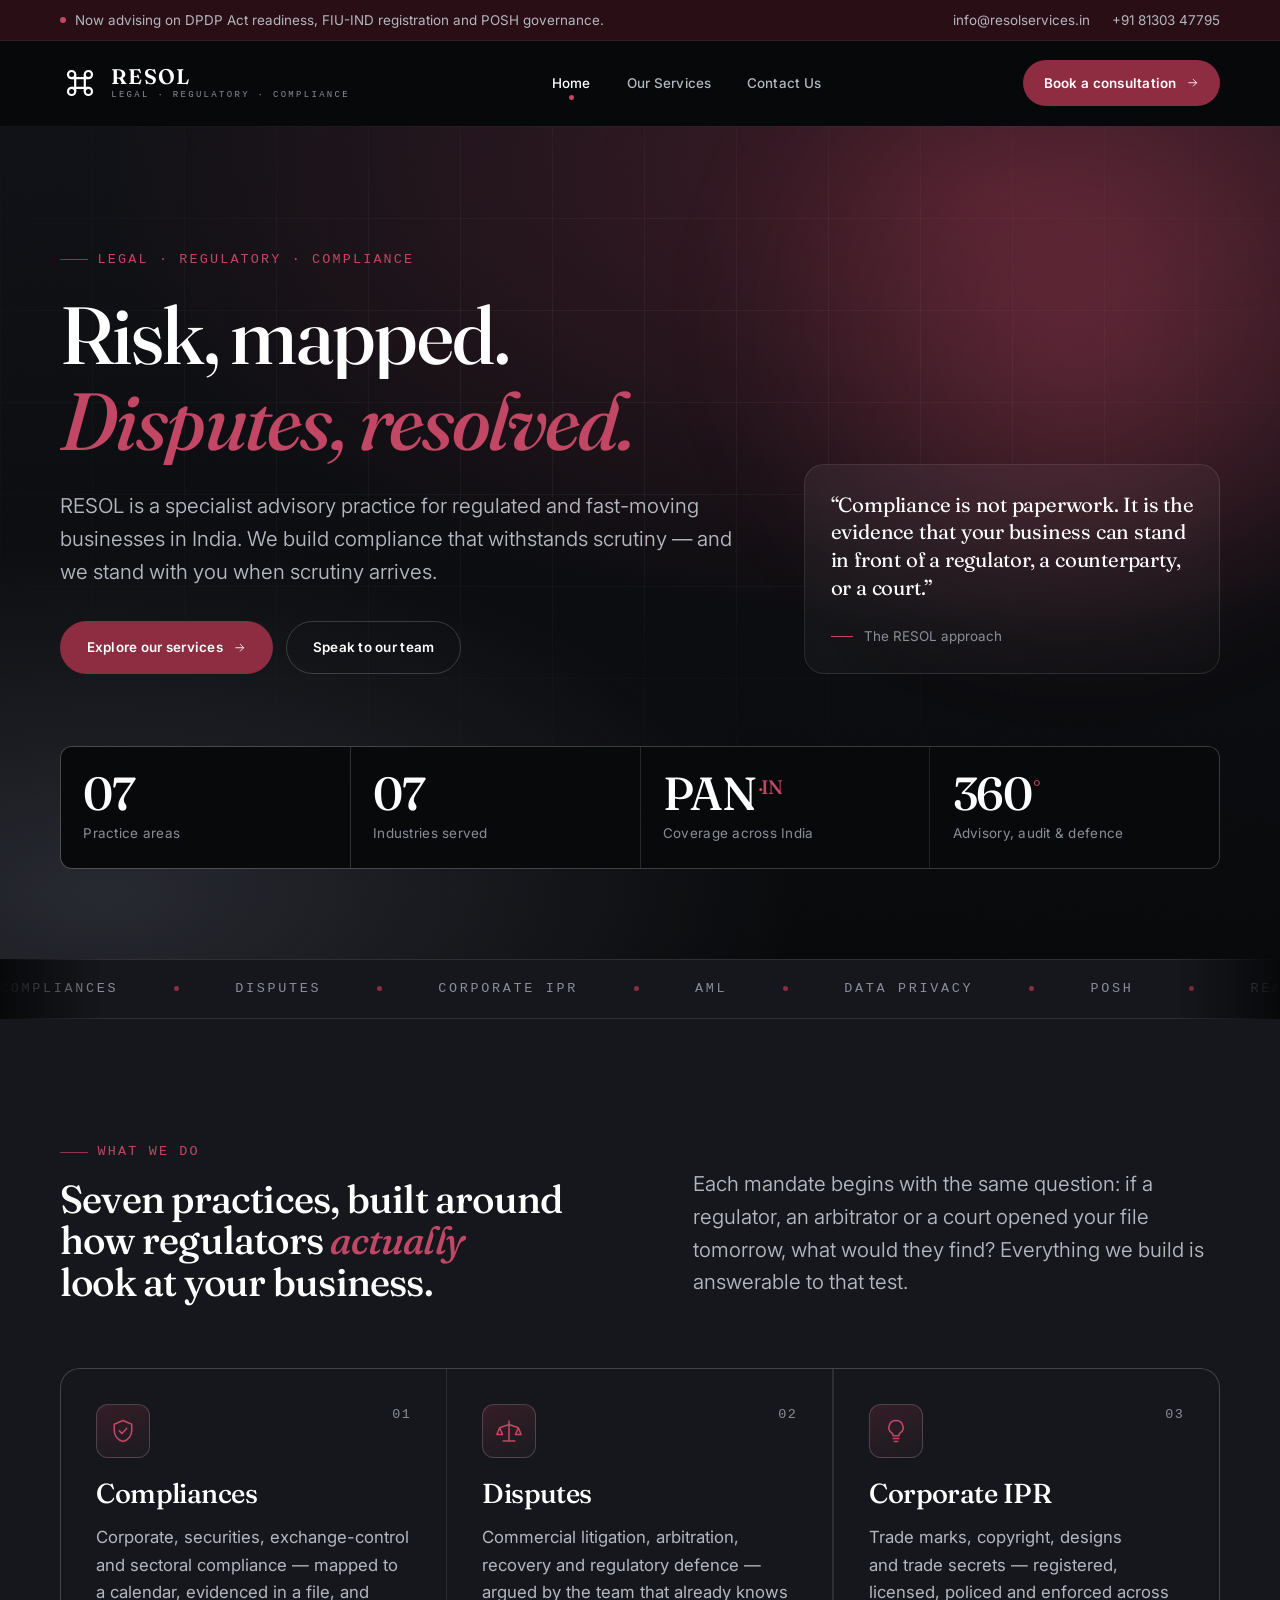
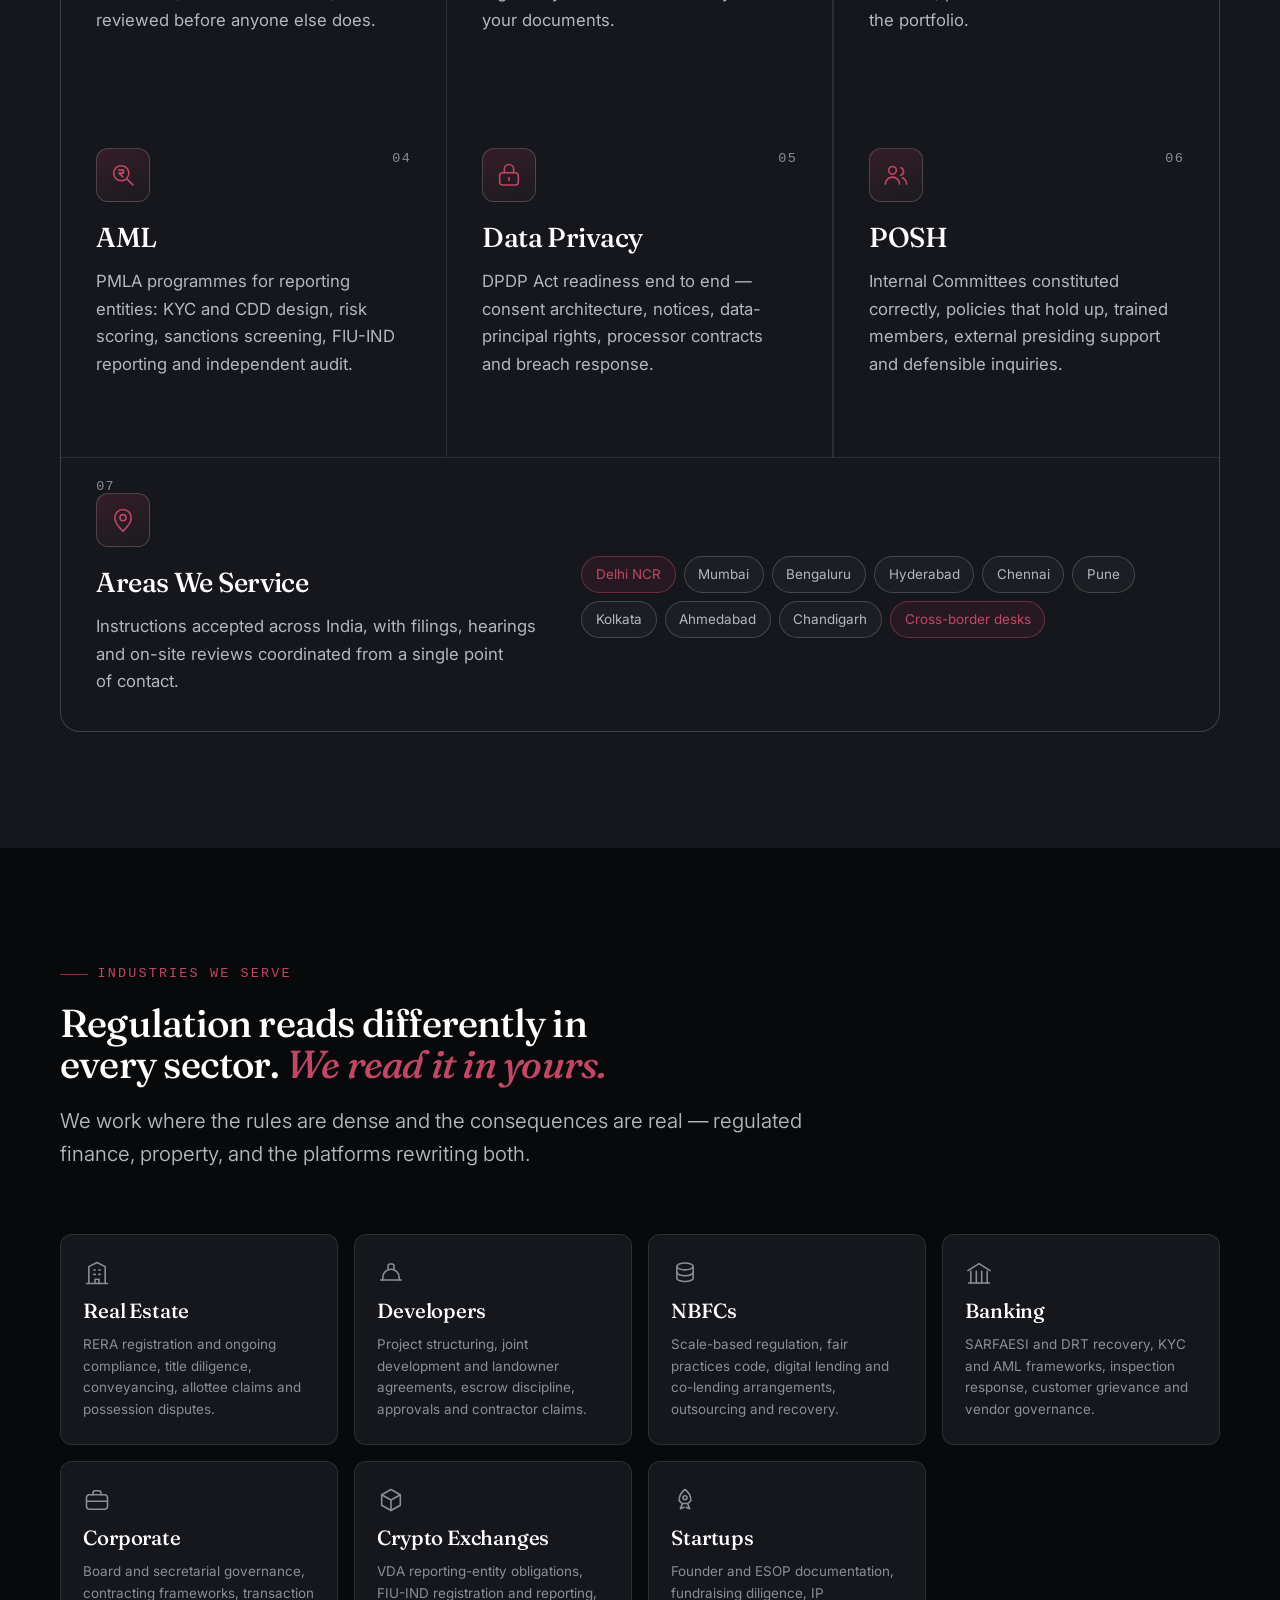
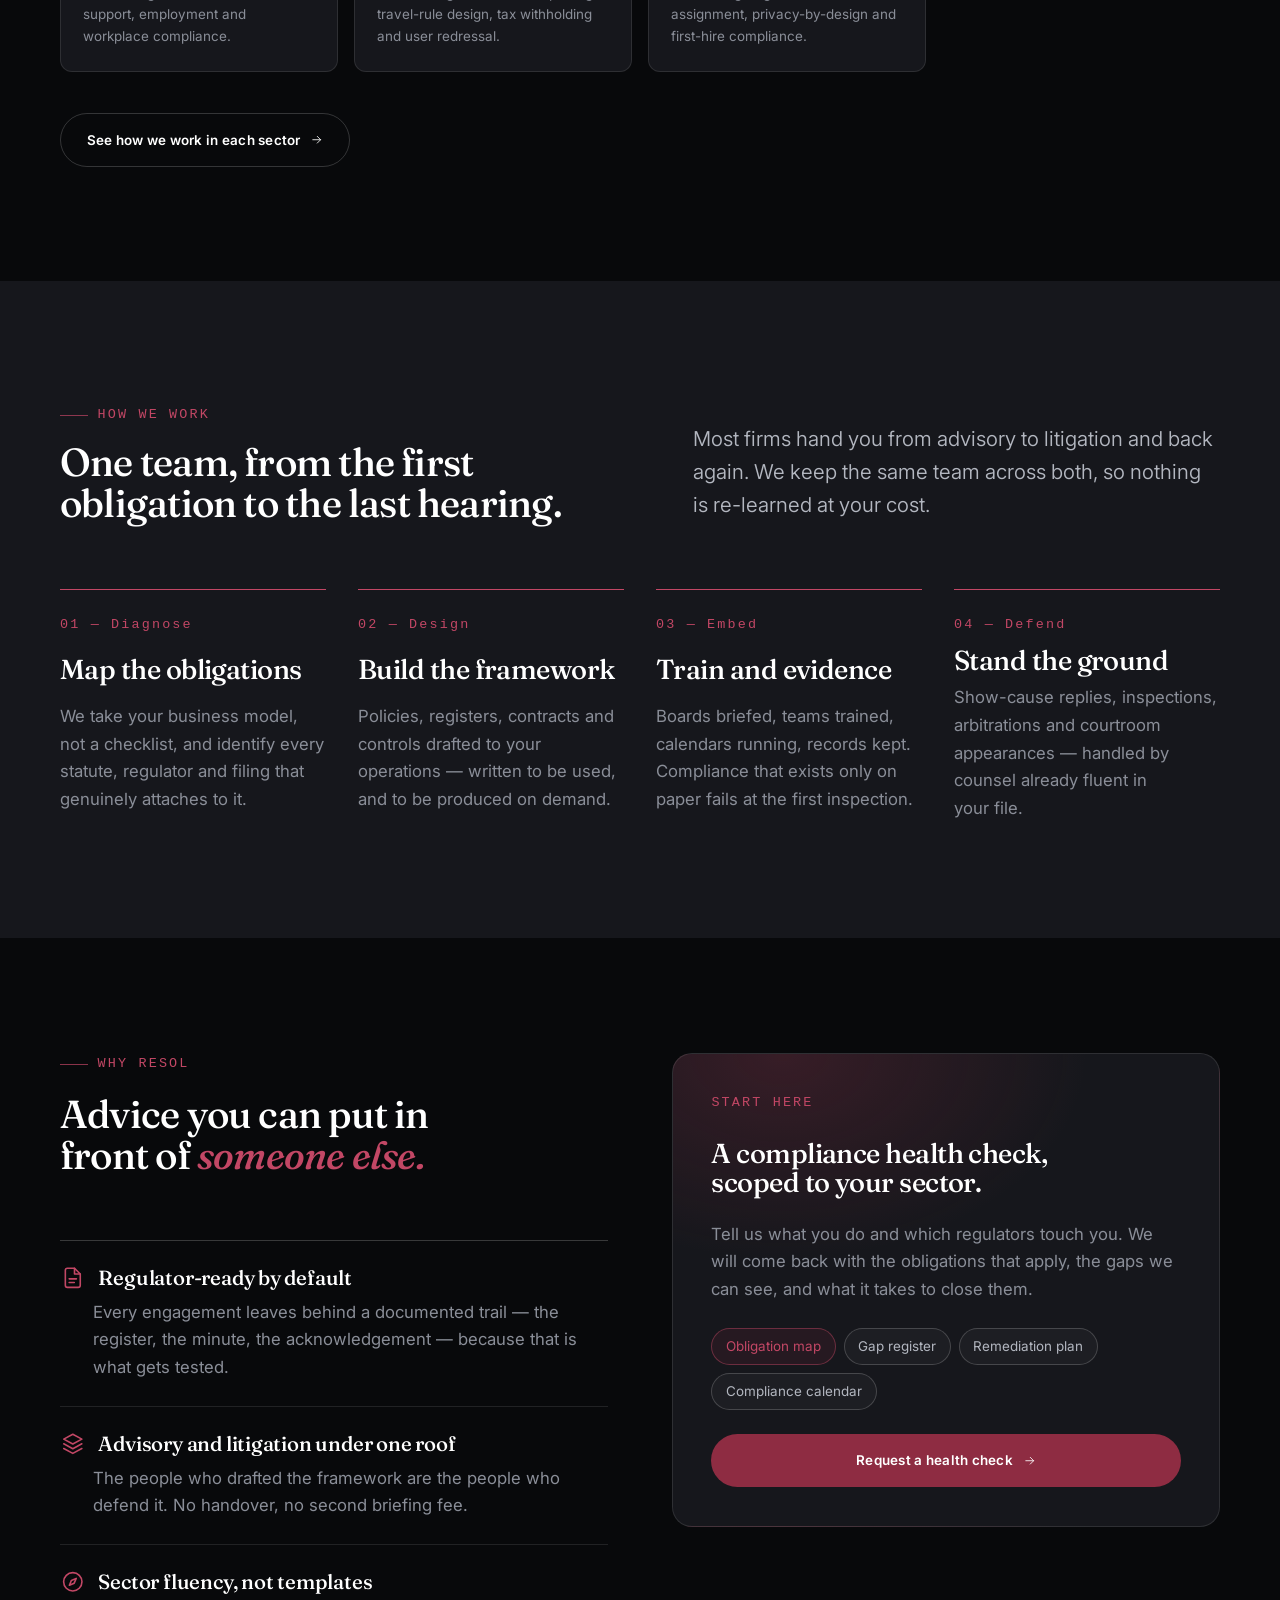
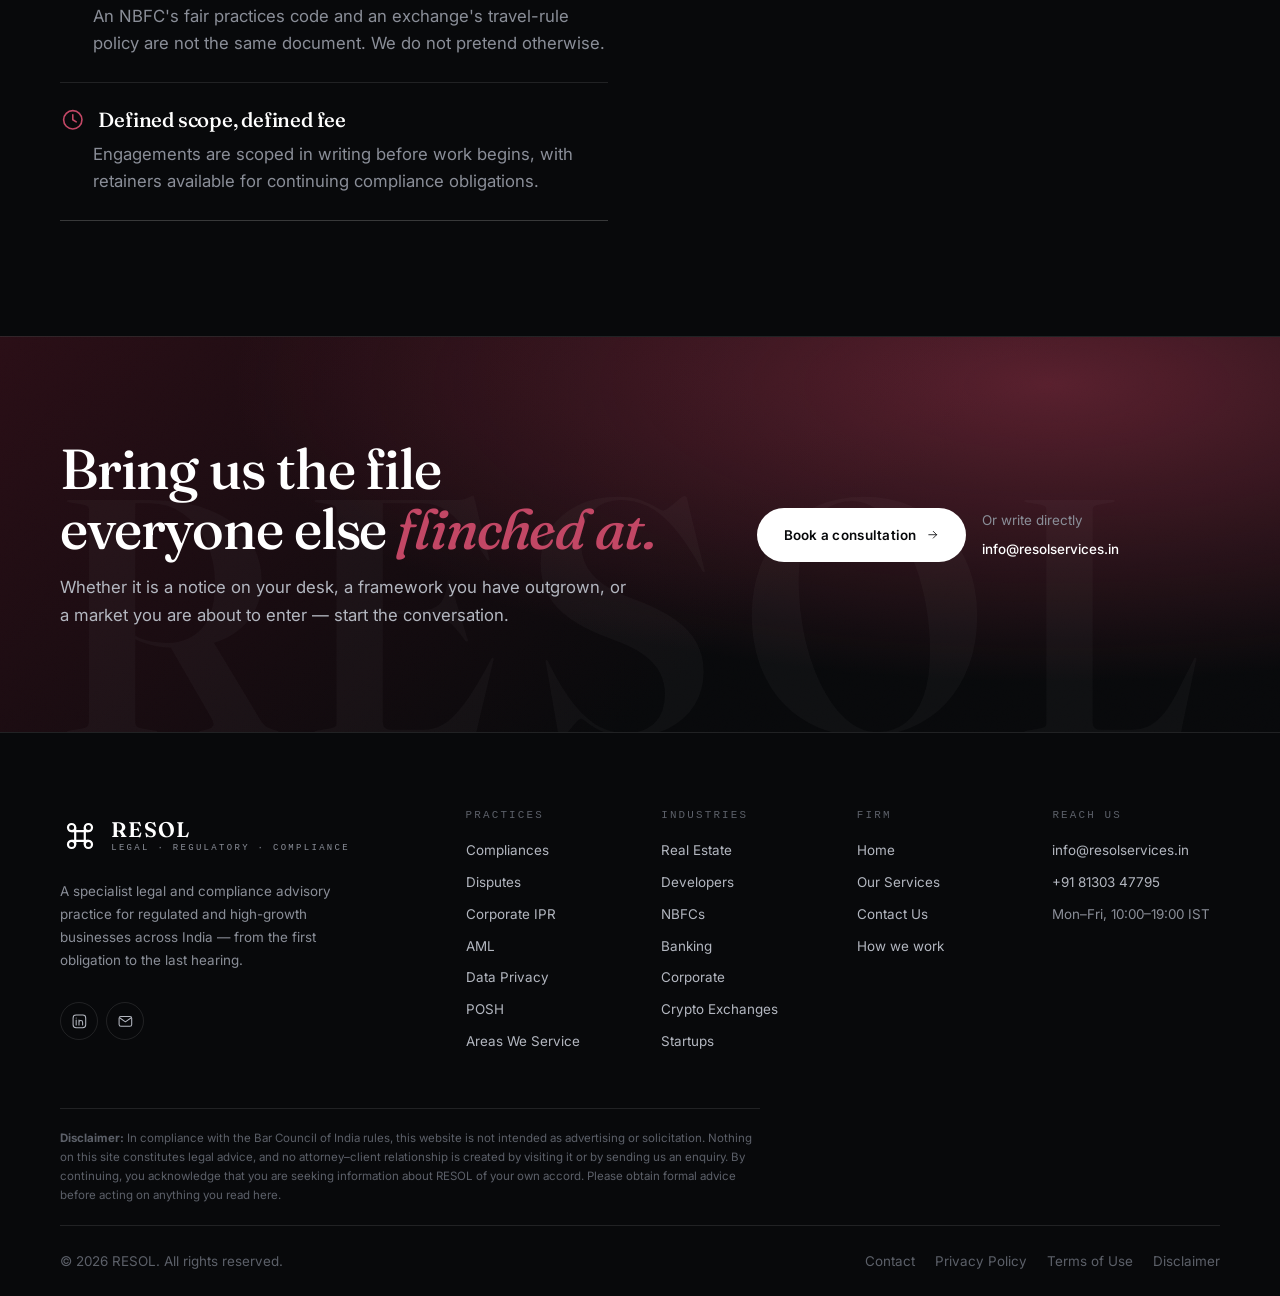
==== index.html @ 0b18fa50 "Publish RESOL website Deployable build of the RESOL marketing site, served by GitHub Pages at resols" ====
<!doctype html>
<html lang="en-IN">
<head>
<meta charset="utf-8">
<script>document.documentElement.classList.add("js");</script>
<meta name="viewport" content="width=device-width, initial-scale=1">
<title>RESOL — Legal, Regulatory &amp; Compliance Advisory in India</title>
<meta name="description" content="RESOL is a specialist legal and compliance advisory practice covering compliances, disputes, corporate IPR, AML, data privacy and POSH for real estate, NBFCs, banking, crypto exchanges and startups across India.">
<link rel="canonical" href="https://resolservices.in/">
<meta name="theme-color" content="#08090B">
<meta name="robots" content="index, follow">

<meta property="og:type" content="website">
<meta property="og:site_name" content="RESOL">
<meta property="og:title" content="RESOL — Legal, Regulatory &amp; Compliance Advisory">
<meta property="og:description" content="Compliance that survives scrutiny. Disputes resolved with intent. Advisory for regulated and high-growth businesses across India.">
<meta property="og:url" content="https://resolservices.in/">
<meta property="og:image" content="https://resolservices.in/assets/img/og-cover.png">
<meta property="og:image:width" content="1200">
<meta property="og:image:height" content="630">
<meta name="twitter:card" content="summary_large_image">

<link rel="icon" href="assets/img/favicon.svg" type="image/svg+xml">
<link rel="apple-touch-icon" href="assets/img/apple-touch-icon.png">

<link rel="preconnect" href="https://fonts.googleapis.com">
<link rel="preconnect" href="https://fonts.gstatic.com" crossorigin>
<link rel="stylesheet" href="https://fonts.googleapis.com/css2?family=Fraunces:ital,opsz,wght@0,9..144,300..700;1,9..144,300..700&family=Inter:wght@300..700&display=swap">
<link rel="stylesheet" href="assets/css/style.css">

<script type="application/ld+json">
{
  "@context": "https://schema.org",
  "@type": "LegalService",
  "name": "RESOL",
  "url": "https://resolservices.in/",
  "logo": "https://resolservices.in/assets/img/logo.svg",
  "image": "https://resolservices.in/assets/img/og-cover.png",
  "description": "Legal, regulatory and compliance advisory covering compliances, disputes, corporate IPR, AML, data privacy and POSH.",
  "email": "info@resolservices.in",
  "telephone": "+91-81303-47795",
  "sameAs": ["https://www.linkedin.com/company/resol-services/"],
  "areaServed": { "@type": "Country", "name": "India" },
  "knowsLanguage": ["en", "hi"],
  "serviceType": [
    "Regulatory Compliance", "Dispute Resolution", "Corporate IPR",
    "Anti-Money Laundering", "Data Privacy", "POSH Compliance"
  ]
}
</script>
</head>
<body>
<svg class="sr-only" aria-hidden="true" focusable="false" xmlns="http://www.w3.org/2000/svg"><defs>
<symbol id="i-arrow" viewBox="0 0 24 24"><path d="M5 12h14M13 6l6 6-6 6"/></symbol>
<symbol id="i-arrow-up" viewBox="0 0 24 24"><path d="M12 19V5M6 11l6-6 6 6"/></symbol>
<symbol id="i-check" viewBox="0 0 24 24"><path d="m4 12.5 5 5 11-11"/></symbol>
<symbol id="i-shield" viewBox="0 0 24 24"><path d="M12 3 4.5 6.2v5.4c0 4.4 3.1 8.5 7.5 9.4 4.4-.9 7.5-5 7.5-9.4V6.2Z"/><path d="m8.9 11.9 2.2 2.2 4-4.3"/></symbol>
<symbol id="i-scale" viewBox="0 0 24 24"><path d="M12 3.5v17M7 20.5h10M12 6.5 4 9.2M12 6.5l8 2.7"/><path d="M4 9.2 1.6 15h4.8ZM20 9.2 17.6 15h4.8Z"/></symbol>
<symbol id="i-pin" viewBox="0 0 24 24"><path d="M12 21.5s7-6 7-11.5a7 7 0 1 0-14 0c0 5.5 7 11.5 7 11.5Z"/><circle cx="12" cy="10" r="2.6"/></symbol>
<symbol id="i-bulb" viewBox="0 0 24 24"><path d="M12 3a6 6 0 0 0-3.5 10.9c.6.5 1 1.3 1 2.1h5c0-.8.4-1.6 1-2.1A6 6 0 0 0 12 3Z"/><path d="M9.5 18.5h5M10.5 21h3"/></symbol>
<symbol id="i-aml" viewBox="0 0 24 24"><circle cx="10.5" cy="10.5" r="6.5"/><path d="m15.5 15.5 5 5"/><path d="M8.5 7.8h4M8.5 10.4h4M12.5 7.8a2.2 2.2 0 0 1-2.2 2.6H8.5l3.4 3.2"/></symbol>
<symbol id="i-lock" viewBox="0 0 24 24"><rect x="4" y="10" width="16" height="10.5" rx="2.6"/><path d="M8 10V7a4 4 0 0 1 8 0v3M12 14.2v2.6"/></symbol>
<symbol id="i-users" viewBox="0 0 24 24"><circle cx="9" cy="8" r="3.3"/><path d="M3 19.8a6 6 0 0 1 12 0"/><path d="M16 5.8a3.3 3.3 0 0 1 0 6.4M17.4 14.4a6 6 0 0 1 3.6 5.4"/></symbol>
<symbol id="i-building" viewBox="0 0 24 24"><path d="M3 21h18M5 21V6.5L12 3l7 3.5V21"/><path d="M9.3 9.5h1.2M13.5 9.5h1.2M9.3 13.2h1.2M13.5 13.2h1.2M10.3 21v-3.6h3.4V21"/></symbol>
<symbol id="i-hardhat" viewBox="0 0 24 24"><path d="M3.2 18h17.6"/><path d="M5 18v-2.2a7 7 0 0 1 14 0V18"/><path d="M9.5 9.3V5.9a1.6 1.6 0 0 1 1.6-1.6h1.8a1.6 1.6 0 0 1 1.6 1.6v3.4"/></symbol>
<symbol id="i-coins" viewBox="0 0 24 24"><ellipse cx="12" cy="6.4" rx="7" ry="2.9"/><path d="M5 6.4v5c0 1.6 3.1 2.9 7 2.9s7-1.3 7-2.9v-5"/><path d="M5 11.4v5c0 1.6 3.1 2.9 7 2.9s7-1.3 7-2.9v-5"/></symbol>
<symbol id="i-bank" viewBox="0 0 24 24"><path d="M3 20.5h18M2.5 10 12 4l9.5 6"/><path d="M5 20.5V10.5M9.7 20.5V10.5M14.3 20.5V10.5M19 20.5V10.5"/></symbol>
<symbol id="i-briefcase" viewBox="0 0 24 24"><rect x="3" y="7.5" width="18" height="12.5" rx="2.6"/><path d="M8.5 7.5V6a2 2 0 0 1 2-2h3a2 2 0 0 1 2 2v1.5M3 13h18"/></symbol>
<symbol id="i-cube" viewBox="0 0 24 24"><path d="m12 3 8 4.5v9L12 21l-8-4.5v-9Z"/><path d="M12 12 4 7.5M12 12l8-4.5M12 12v9"/></symbol>
<symbol id="i-rocket" viewBox="0 0 24 24"><path d="M12 3c3 2.1 5 5.7 5 9.5L14.5 15h-5L7 12.5C7 8.7 9 5.1 12 3Z"/><circle cx="12" cy="10" r="1.7"/><path d="M9.6 15.4 8 19.5l3.1-1.3M14.4 15.4 16 19.5l-3.1-1.3"/></symbol>
<symbol id="i-mail" viewBox="0 0 24 24"><rect x="3" y="5" width="18" height="14" rx="2.6"/><path d="m4.2 7.2 7.8 5.4 7.8-5.4"/></symbol>
<symbol id="i-phone" viewBox="0 0 24 24"><path d="M7 3.5h3l1.5 4-2 1.4a12.2 12.2 0 0 0 5.6 5.6l1.4-2 4 1.5v3a2 2 0 0 1-2.2 2A16.6 16.6 0 0 1 5.5 5.7 2 2 0 0 1 7 3.5Z"/></symbol>
<symbol id="i-clock" viewBox="0 0 24 24"><circle cx="12" cy="12" r="8.6"/><path d="M12 7.2V12l3.2 2"/></symbol>
<symbol id="i-globe" viewBox="0 0 24 24"><circle cx="12" cy="12" r="8.6"/><path d="M3.4 12h17.2"/><path d="M12 3.4a13.5 13.5 0 0 1 0 17.2 13.5 13.5 0 0 1 0-17.2Z"/></symbol>
<symbol id="i-doc" viewBox="0 0 24 24"><path d="M13.6 3H7a2 2 0 0 0-2 2v14a2 2 0 0 0 2 2h10a2 2 0 0 0 2-2V8.4Z"/><path d="M13.6 3v5.4H19M8.6 13h6.8M8.6 16.4h4.8"/></symbol>
<symbol id="i-compass" viewBox="0 0 24 24"><circle cx="12" cy="12" r="8.6"/><path d="m15.2 8.8-1.9 4.5-4.5 1.9 1.9-4.5Z"/></symbol>
<symbol id="i-layers" viewBox="0 0 24 24"><path d="m12 3 8.5 4.6L12 12.2 3.5 7.6Z"/><path d="m3.5 12 8.5 4.6L20.5 12M3.5 16.4 12 21l8.5-4.6"/></symbol>
<symbol id="i-linkedin" viewBox="0 0 24 24"><rect x="3" y="3" width="18" height="18" rx="4.2"/><path d="M7.4 10.2v7M7.4 7.2v.02M11.4 17.2v-7M11.4 13.4a2.6 2.6 0 0 1 5.2 0v3.8"/></symbol>
<symbol id="i-x" viewBox="0 0 24 24"><path class="icon--fill" d="M17.53 3h3.2l-6.99 7.99L22 21h-6.44l-5.05-6.6L4.74 21H1.53l7.48-8.55L1.5 3h6.6l4.57 6.03ZM16.4 19.08h1.77L7.68 4.81H5.78Z"/></symbol>
<symbol id="i-instagram" viewBox="0 0 24 24"><rect x="3" y="3" width="18" height="18" rx="5.2"/><circle cx="12" cy="12" r="4"/><circle class="icon--fill" cx="17.2" cy="6.8" r="1.1"/></symbol>
</defs></svg>
<a class="skip-link" href="#main">Skip to content</a>
<div class="progress" aria-hidden="true"></div>

<!-- ============================ TOP BAR ============================ -->
<div class="topbar">
  <div class="container topbar__inner">
    <p class="topbar__note"><span class="topbar__dot" aria-hidden="true"></span> Now advising on DPDP Act readiness, FIU-IND registration and POSH governance.</p>
    <div class="topbar__links">
      <a class="topbar__email" href="mailto:info@resolservices.in">info@resolservices.in</a>
      <a href="tel:+918130347795">+91 81303 47795</a>
    </div>
  </div>
</div>

<!-- ============================ HEADER ============================= -->
<header class="header">
  <div class="container header__inner">
    <a class="logo" href="index.html" aria-label="RESOL — home">
      <svg class="logo__mark" viewBox="0 0 100 100" aria-hidden="true">
        <g fill="none" stroke="currentColor" stroke-width="5.5" stroke-linecap="butt">
          <circle cx="29" cy="29" r="9"/><circle cx="71" cy="29" r="9"/>
          <circle cx="29" cy="71" r="9"/><circle cx="71" cy="71" r="9"/>
          <path d="M38 29v42M62 29v42M29 38h42M29 62h42"/>
        </g>
      </svg>
      <span class="logo__type">
        <span class="logo__word">RESOL</span>
        <span class="logo__sub">Legal · Regulatory · Compliance</span>
      </span>
    </a>

    <nav class="nav" aria-label="Primary">
      <ul class="nav__list">
        <li><a class="nav__link" href="index.html" aria-current="page">Home</a></li>
        <li><a class="nav__link" href="services.html">Our Services</a></li>
        <li><a class="nav__link" href="contact.html">Contact Us</a></li>
      </ul>
    </nav>

    <div class="header__actions">
      <a class="btn btn--sm header__cta" href="contact.html">Book a consultation
        <svg class="icon icon--sm btn-arrow" aria-hidden="true"><use href="#i-arrow"></use></svg>
      </a>
      <button class="menu-toggle" type="button" aria-expanded="false" aria-controls="drawer" aria-label="Open menu">
        <span></span><span></span><span></span>
      </button>
    </div>
  </div>
</header>

<!-- ============================ DRAWER ============================= -->
<div class="drawer" id="drawer">
  <nav aria-label="Mobile">
    <ul class="drawer__list">
      <li><a class="drawer__link" href="index.html"><span>01</span> Home</a></li>
      <li><a class="drawer__link" href="services.html"><span>02</span> Our Services</a></li>
      <li><a class="drawer__link" href="contact.html"><span>03</span> Contact Us</a></li>
    </ul>
  </nav>
  <div class="drawer__foot">
    <div class="drawer__contact">
      <span>Write to us</span>
      <a href="mailto:info@resolservices.in">info@resolservices.in</a>
    </div>
    <a class="btn" href="contact.html">Book a consultation
      <svg class="icon icon--sm btn-arrow" aria-hidden="true"><use href="#i-arrow"></use></svg>
    </a>
  </div>
</div>

<main id="main">

<!-- ============================= HERO ============================== -->
<section class="hero grain">
  <div class="hero__glow" aria-hidden="true"></div>
  <div class="hero__grid" aria-hidden="true"></div>

  <div class="container hero__inner">
    <div class="hero__layout">
      <div>
        <span class="kicker">Legal · Regulatory · Compliance</span>
        <h1 class="hero__title">
          <span class="line"><span style="--i:0">Risk, mapped.</span></span>
          <span class="line"><span style="--i:1" class="em">Disputes, resolved.</span></span>
        </h1>
        <p class="lede">RESOL is a specialist advisory practice for regulated and fast-moving businesses in India. We build compliance that withstands scrutiny — and we stand with you when scrutiny arrives.</p>
        <div class="btn-group" style="margin-top:2rem">
          <a class="btn" href="services.html">Explore our services
            <svg class="icon icon--sm btn-arrow" aria-hidden="true"><use href="#i-arrow"></use></svg>
          </a>
          <a class="btn btn--ghost" href="contact.html">Speak to our team</a>
        </div>
      </div>

      <aside class="hero__aside reveal reveal--right" style="--d:.45s">
        <p class="hero__aside-quote">“Compliance is not paperwork. It is the evidence that your business can stand in front of a regulator, a counterparty, or a court.”</p>
        <p class="hero__aside-meta">The RESOL approach</p>
      </aside>
    </div>

    <div class="stats reveal" style="--d:.5s">
      <div class="stat">
        <span class="stat__num"><span data-count="7" data-pad="true">07</span></span>
        <span class="stat__label">Practice areas</span>
      </div>
      <div class="stat">
        <span class="stat__num"><span data-count="7" data-pad="true">07</span></span>
        <span class="stat__label">Industries served</span>
      </div>
      <div class="stat">
        <span class="stat__num">PAN<sup>·IN</sup></span>
        <span class="stat__label">Coverage across India</span>
      </div>
      <div class="stat">
        <span class="stat__num">360<sup>°</sup></span>
        <span class="stat__label">Advisory, audit &amp; defence</span>
      </div>
    </div>
  </div>
</section>

<!-- =========================== MARQUEE ============================= -->
<div class="marquee" aria-hidden="true">
  <div class="marquee__track">
    <span class="marquee__item">Compliances</span>
    <span class="marquee__item">Disputes</span>
    <span class="marquee__item">Corporate IPR</span>
    <span class="marquee__item">AML</span>
    <span class="marquee__item">Data Privacy</span>
    <span class="marquee__item">POSH</span>
    <span class="marquee__item">Real Estate</span>
    <span class="marquee__item">NBFCs</span>
    <span class="marquee__item">Banking</span>
    <span class="marquee__item">Crypto Exchanges</span>
    <span class="marquee__item">Startups</span>
  </div>
</div>

<!-- ======================== PRACTICE AREAS ========================= -->
<section class="panel panel--grey section" id="practice">
  <div class="container">
    <div class="section-head section-head--split">
      <div>
        <span class="kicker reveal">What we do</span>
        <h2 class="h2 reveal" style="margin-top:1rem">Seven practices, built around how regulators <span class="em">actually</span> look at your business.</h2>
      </div>
      <p class="lede reveal">Each mandate begins with the same question: if a regulator, an arbitrator or a court opened your file tomorrow, what would they find? Everything we build is answerable to that test.</p>
    </div>

    <div class="card-grid card-grid--3">

      <article class="card reveal">
        <span class="card__index">01</span>
        <span class="icon-shell"><svg class="icon icon--lg" aria-hidden="true"><use href="#i-shield"></use></svg></span>
        <h3 class="card__title h3"><a class="stretch" href="services.html#compliances">Compliances</a></h3>
        <p class="card__text">Corporate, securities, exchange-control and sectoral compliance — mapped to a calendar, evidenced in a file, and reviewed before anyone else does.</p>
        <span class="card__foot">Explore <svg class="icon icon--sm" aria-hidden="true"><use href="#i-arrow"></use></svg></span>
      </article>

      <article class="card reveal">
        <span class="card__index">02</span>
        <span class="icon-shell"><svg class="icon icon--lg" aria-hidden="true"><use href="#i-scale"></use></svg></span>
        <h3 class="card__title h3"><a class="stretch" href="services.html#disputes">Disputes</a></h3>
        <p class="card__text">Commercial litigation, arbitration, recovery and regulatory defence — argued by the team that already knows your documents.</p>
        <span class="card__foot">Explore <svg class="icon icon--sm" aria-hidden="true"><use href="#i-arrow"></use></svg></span>
      </article>

      <article class="card reveal">
        <span class="card__index">03</span>
        <span class="icon-shell"><svg class="icon icon--lg" aria-hidden="true"><use href="#i-bulb"></use></svg></span>
        <h3 class="card__title h3"><a class="stretch" href="services.html#ipr">Corporate IPR</a></h3>
        <p class="card__text">Trade marks, copyright, designs and trade secrets — registered, licensed, policed and enforced across the portfolio.</p>
        <span class="card__foot">Explore <svg class="icon icon--sm" aria-hidden="true"><use href="#i-arrow"></use></svg></span>
      </article>

      <article class="card reveal">
        <span class="card__index">04</span>
        <span class="icon-shell"><svg class="icon icon--lg" aria-hidden="true"><use href="#i-aml"></use></svg></span>
        <h3 class="card__title h3"><a class="stretch" href="services.html#aml">AML</a></h3>
        <p class="card__text">PMLA programmes for reporting entities: KYC and CDD design, risk scoring, sanctions screening, FIU-IND reporting and independent audit.</p>
        <span class="card__foot">Explore <svg class="icon icon--sm" aria-hidden="true"><use href="#i-arrow"></use></svg></span>
      </article>

      <article class="card reveal">
        <span class="card__index">05</span>
        <span class="icon-shell"><svg class="icon icon--lg" aria-hidden="true"><use href="#i-lock"></use></svg></span>
        <h3 class="card__title h3"><a class="stretch" href="services.html#data-privacy">Data Privacy</a></h3>
        <p class="card__text">DPDP Act readiness end to end — consent architecture, notices, data-principal rights, processor contracts and breach response.</p>
        <span class="card__foot">Explore <svg class="icon icon--sm" aria-hidden="true"><use href="#i-arrow"></use></svg></span>
      </article>

      <article class="card reveal">
        <span class="card__index">06</span>
        <span class="icon-shell"><svg class="icon icon--lg" aria-hidden="true"><use href="#i-users"></use></svg></span>
        <h3 class="card__title h3"><a class="stretch" href="services.html#posh">POSH</a></h3>
        <p class="card__text">Internal Committees constituted correctly, policies that hold up, trained members, external presiding support and defensible inquiries.</p>
        <span class="card__foot">Explore <svg class="icon icon--sm" aria-hidden="true"><use href="#i-arrow"></use></svg></span>
      </article>

      <article class="card card--full reveal">
        <span class="card__index">07</span>
        <div style="display:grid;gap:1rem;align-content:start">
          <span class="icon-shell"><svg class="icon icon--lg" aria-hidden="true"><use href="#i-pin"></use></svg></span>
          <h3 class="card__title h3"><a class="stretch" href="services.html#areas">Areas We Service</a></h3>
          <p class="card__text">Instructions accepted across India, with filings, hearings and on-site reviews coordinated from a single point of contact.</p>
        </div>
        <div class="tag-cloud">
          <span class="tag tag--accent">Delhi NCR</span>
          <span class="tag">Mumbai</span>
          <span class="tag">Bengaluru</span>
          <span class="tag">Hyderabad</span>
          <span class="tag">Chennai</span>
          <span class="tag">Pune</span>
          <span class="tag">Kolkata</span>
          <span class="tag">Ahmedabad</span>
          <span class="tag">Chandigarh</span>
          <span class="tag tag--accent">Cross-border desks</span>
        </div>
      </article>

    </div>
  </div>
</section>

<!-- ========================== INDUSTRIES =========================== -->
<section class="panel section" id="industries">
  <div class="container">
    <div class="section-head">
      <span class="kicker reveal">Industries we serve</span>
      <h2 class="h2 reveal">Regulation reads differently in every sector. <span class="em">We read it in yours.</span></h2>
      <p class="lede reveal">We work where the rules are dense and the consequences are real — regulated finance, property, and the platforms rewriting both.</p>
    </div>

    <div class="ind-grid">
      <article class="ind reveal">
        <div class="ind__head"><svg class="icon icon--lg" aria-hidden="true"><use href="#i-building"></use></svg></div>
        <h3 class="ind__name">Real Estate</h3>
        <p class="ind__text">RERA registration and ongoing compliance, title diligence, conveyancing, allottee claims and possession disputes.</p>
      </article>

      <article class="ind reveal">
        <div class="ind__head"><svg class="icon icon--lg" aria-hidden="true"><use href="#i-hardhat"></use></svg></div>
        <h3 class="ind__name">Developers</h3>
        <p class="ind__text">Project structuring, joint development and landowner agreements, escrow discipline, approvals and contractor claims.</p>
      </article>

      <article class="ind reveal">
        <div class="ind__head"><svg class="icon icon--lg" aria-hidden="true"><use href="#i-coins"></use></svg></div>
        <h3 class="ind__name">NBFCs</h3>
        <p class="ind__text">Scale-based regulation, fair practices code, digital lending and co-lending arrangements, outsourcing and recovery.</p>
      </article>

      <article class="ind reveal">
        <div class="ind__head"><svg class="icon icon--lg" aria-hidden="true"><use href="#i-bank"></use></svg></div>
        <h3 class="ind__name">Banking</h3>
        <p class="ind__text">SARFAESI and DRT recovery, KYC and AML frameworks, inspection response, customer grievance and vendor governance.</p>
      </article>

      <article class="ind reveal">
        <div class="ind__head"><svg class="icon icon--lg" aria-hidden="true"><use href="#i-briefcase"></use></svg></div>
        <h3 class="ind__name">Corporate</h3>
        <p class="ind__text">Board and secretarial governance, contracting frameworks, transaction support, employment and workplace compliance.</p>
      </article>

      <article class="ind reveal">
        <div class="ind__head"><svg class="icon icon--lg" aria-hidden="true"><use href="#i-cube"></use></svg></div>
        <h3 class="ind__name">Crypto Exchanges</h3>
        <p class="ind__text">VDA reporting-entity obligations, FIU-IND registration and reporting, travel-rule design, tax withholding and user redressal.</p>
      </article>

      <article class="ind reveal">
        <div class="ind__head"><svg class="icon icon--lg" aria-hidden="true"><use href="#i-rocket"></use></svg></div>
        <h3 class="ind__name">Startups</h3>
        <p class="ind__text">Founder and ESOP documentation, fundraising diligence, IP assignment, privacy-by-design and first-hire compliance.</p>
      </article>
    </div>

    <div class="btn-group reveal" style="margin-top:2.5rem">
      <a class="btn btn--ghost" href="services.html#industries">See how we work in each sector
        <svg class="icon icon--sm btn-arrow" aria-hidden="true"><use href="#i-arrow"></use></svg>
      </a>
    </div>
  </div>
</section>

<!-- =========================== PROCESS ============================= -->
<section class="panel panel--grey section" id="process">
  <div class="container">
    <div class="section-head section-head--split">
      <div>
        <span class="kicker reveal">How we work</span>
        <h2 class="h2 reveal" style="margin-top:1rem">One team, from the first obligation to the last hearing.</h2>
      </div>
      <p class="lede reveal">Most firms hand you from advisory to litigation and back again. We keep the same team across both, so nothing is re-learned at your cost.</p>
    </div>

    <div class="process">
      <article class="step">
        <span class="step__num">01 — Diagnose</span>
        <h3 class="step__title h3">Map the obligations</h3>
        <p class="step__text">We take your business model, not a checklist, and identify every statute, regulator and filing that genuinely attaches to it.</p>
      </article>
      <article class="step" style="--d:.1s">
        <span class="step__num">02 — Design</span>
        <h3 class="step__title h3">Build the framework</h3>
        <p class="step__text">Policies, registers, contracts and controls drafted to your operations — written to be used, and to be produced on demand.</p>
      </article>
      <article class="step" style="--d:.2s">
        <span class="step__num">03 — Embed</span>
        <h3 class="step__title h3">Train and evidence</h3>
        <p class="step__text">Boards briefed, teams trained, calendars running, records kept. Compliance that exists only on paper fails at the first inspection.</p>
      </article>
      <article class="step" style="--d:.3s">
        <span class="step__num">04 — Defend</span>
        <h3 class="step__title h3">Stand the ground</h3>
        <p class="step__text">Show-cause replies, inspections, arbitrations and courtroom appearances — handled by counsel already fluent in your file.</p>
      </article>
    </div>
  </div>
</section>

<!-- ========================== WHY RESOL ============================ -->
<section class="panel section" id="why">
  <div class="container">
    <div class="split">
      <div>
        <div class="section-head">
          <span class="kicker reveal">Why RESOL</span>
          <h2 class="h2 reveal">Advice you can put in front of <span class="em">someone else.</span></h2>
        </div>
        <div class="value-list">
          <article class="value reveal">
            <h3 class="value__head"><svg class="icon" aria-hidden="true"><use href="#i-doc"></use></svg> Regulator-ready by default</h3>
            <p class="value__text">Every engagement leaves behind a documented trail — the register, the minute, the acknowledgement — because that is what gets tested.</p>
          </article>
          <article class="value reveal">
            <h3 class="value__head"><svg class="icon" aria-hidden="true"><use href="#i-layers"></use></svg> Advisory and litigation under one roof</h3>
            <p class="value__text">The people who drafted the framework are the people who defend it. No handover, no second briefing fee.</p>
          </article>
          <article class="value reveal">
            <h3 class="value__head"><svg class="icon" aria-hidden="true"><use href="#i-compass"></use></svg> Sector fluency, not templates</h3>
            <p class="value__text">An NBFC's fair practices code and an exchange's travel-rule policy are not the same document. We do not pretend otherwise.</p>
          </article>
          <article class="value reveal">
            <h3 class="value__head"><svg class="icon" aria-hidden="true"><use href="#i-clock"></use></svg> Defined scope, defined fee</h3>
            <p class="value__text">Engagements are scoped in writing before work begins, with retainers available for continuing compliance obligations.</p>
          </article>
        </div>
      </div>

      <aside class="sticky-panel reveal reveal--right">
        <span class="kicker kicker--plain">Start here</span>
        <h3 class="sticky-panel__title h3">A compliance health check, scoped to your sector.</h3>
        <p class="muted">Tell us what you do and which regulators touch you. We will come back with the obligations that apply, the gaps we can see, and what it takes to close them.</p>
        <div class="tag-cloud">
          <span class="tag tag--accent">Obligation map</span>
          <span class="tag">Gap register</span>
          <span class="tag">Remediation plan</span>
          <span class="tag">Compliance calendar</span>
        </div>
        <a class="btn btn--block" href="contact.html">Request a health check
          <svg class="icon icon--sm btn-arrow" aria-hidden="true"><use href="#i-arrow"></use></svg>
        </a>
      </aside>
    </div>
  </div>
</section>

<!-- ============================= CTA =============================== -->
<section class="cta grain">
  <span class="cta__ghost" aria-hidden="true">RESOL</span>
  <div class="container cta__inner">
    <div class="reveal">
      <h2 class="cta__title">Bring us the file everyone else <span class="em">flinched at.</span></h2>
      <p class="cta__text">Whether it is a notice on your desk, a framework you have outgrown, or a market you are about to enter — start the conversation.</p>
    </div>
    <div class="cta__actions reveal" style="--d:.12s">
      <a class="btn btn--light" href="contact.html">Book a consultation
        <svg class="icon icon--sm btn-arrow" aria-hidden="true"><use href="#i-arrow"></use></svg>
      </a>
      <div class="cta__aside">
        <span>Or write directly</span>
        <a href="mailto:info@resolservices.in">info@resolservices.in</a>
      </div>
    </div>
  </div>
</section>

</main>
<!-- ============================ FOOTER ============================= -->
<footer class="footer">
  <div class="container">
    <div class="footer__top">
      <div class="footer__brand">
        <a class="logo" href="index.html" aria-label="RESOL — home">
          <svg class="logo__mark" viewBox="0 0 100 100" aria-hidden="true">
        <g fill="none" stroke="currentColor" stroke-width="5.5" stroke-linecap="butt">
          <circle cx="29" cy="29" r="9"/><circle cx="71" cy="29" r="9"/>
          <circle cx="29" cy="71" r="9"/><circle cx="71" cy="71" r="9"/>
          <path d="M38 29v42M62 29v42M29 38h42M29 62h42"/>
        </g>
      </svg>
          <span class="logo__type">
            <span class="logo__word">RESOL</span>
            <span class="logo__sub">Legal · Regulatory · Compliance</span>
          </span>
        </a>
        <p>A specialist legal and compliance advisory practice for regulated and high-growth businesses across India — from the first obligation to the last hearing.</p>
        <div class="social">
          <a href="https://www.linkedin.com/company/resol-services/" target="_blank" rel="noopener noreferrer" aria-label="RESOL on LinkedIn"><svg class="icon" aria-hidden="true"><use href="#i-linkedin"></use></svg></a>
          <a href="mailto:info@resolservices.in" aria-label="Email RESOL"><svg class="icon" aria-hidden="true"><use href="#i-mail"></use></svg></a>
        </div>
      </div>

      <div class="footer__cols">
        <div>
          <h2 class="footer__heading">Practices</h2>
          <ul class="footer__list">
            <li><a href="services.html#compliances">Compliances</a></li>
            <li><a href="services.html#disputes">Disputes</a></li>
            <li><a href="services.html#ipr">Corporate IPR</a></li>
            <li><a href="services.html#aml">AML</a></li>
            <li><a href="services.html#data-privacy">Data Privacy</a></li>
            <li><a href="services.html#posh">POSH</a></li>
            <li><a href="services.html#areas">Areas We Service</a></li>
          </ul>
        </div>
        <div>
          <h2 class="footer__heading">Industries</h2>
          <ul class="footer__list">
            <li><a href="services.html#industries">Real Estate</a></li>
            <li><a href="services.html#industries">Developers</a></li>
            <li><a href="services.html#industries">NBFCs</a></li>
            <li><a href="services.html#industries">Banking</a></li>
            <li><a href="services.html#industries">Corporate</a></li>
            <li><a href="services.html#industries">Crypto Exchanges</a></li>
            <li><a href="services.html#industries">Startups</a></li>
          </ul>
        </div>
        <div>
          <h2 class="footer__heading">Firm</h2>
          <ul class="footer__list">
            <li><a href="index.html">Home</a></li>
            <li><a href="services.html">Our Services</a></li>
            <li><a href="contact.html">Contact Us</a></li>
            <li><a href="index.html#process">How we work</a></li>
          </ul>
        </div>
        <div>
          <h2 class="footer__heading">Reach us</h2>
          <ul class="footer__list">
            <li><a href="mailto:info@resolservices.in">info@resolservices.in</a></li>
            <li><a href="tel:+918130347795">+91 81303 47795</a></li>
            <li><span class="muted">Mon–Fri, 10:00–19:00 IST</span></li>
          </ul>
        </div>
      </div>
    </div>

    <p class="disclaimer">
      <strong>Disclaimer:</strong> In compliance with the Bar Council of India rules, this website is not intended as
      advertising or solicitation. Nothing on this site constitutes legal advice, and no attorney–client relationship is
      created by visiting it or by sending us an enquiry. By continuing, you acknowledge that you are seeking information
      about RESOL of your own accord. Please obtain formal advice before acting on anything you read here.
    </p>

    <div class="footer__bottom">
      <p>© <span data-year>2026</span> RESOL. All rights reserved.</p>
      <div class="footer__legal">
        <a href="contact.html">Contact</a>
        <a href="privacy.html">Privacy Policy</a>
        <a href="terms.html">Terms of Use</a>
        <a href="disclaimer.html">Disclaimer</a>
      </div>
    </div>
  </div>
</footer>
<button class="to-top" type="button" aria-label="Back to top">
  <svg class="icon" aria-hidden="true"><use href="#i-arrow-up"></use></svg>
</button>

<script src="assets/js/main.js" defer></script>
</body>
</html>
---- assets/css/style.css ----
/* ==========================================================================
   RESOL — resolservices.in
   Design system + components. Single stylesheet, no build step.
   Palette: black / grey / white, topped with a cool maroon.
   ========================================================================== */

/* --------------------------------------------------------------------------
   1. Tokens
   -------------------------------------------------------------------------- */
:root {
  /* Raw palette -------------------------------------------------------- */
  --black:        #08090B;
  --black-soft:   #101116;
  --grey-900:     #16171C;
  --grey-800:     #1D1F25;
  --grey-700:     #2A2C34;
  --grey-600:     #3C3F49;
  --grey-500:     #5C6069;
  --grey-400:     #8A8E98;
  --grey-300:     #B3B7C0;
  --grey-200:     #D9DBE0;
  --grey-100:     #EFF0F2;
  --white:        #FFFFFF;

  /* Cool maroon — the single accent ------------------------------------ */
  --maroon:       #8E2C42;
  --maroon-lift:  #A8354F;
  --maroon-glow:  #C24765;
  --maroon-deep:  #5B1B2A;
  --maroon-ink:   #2A0E16;

  /* Semantic tokens (dark is the default surface) ---------------------- */
  --bg:        var(--black);
  --bg-2:      var(--grey-900);
  --bg-3:      var(--grey-800);
  --fg:        var(--white);
  --fg-soft:   var(--grey-300);
  --muted:     var(--grey-400);
  --line:      rgba(255, 255, 255, .10);
  --line-2:    rgba(255, 255, 255, .18);
  --accent:    var(--maroon-lift);
  --accent-2:  var(--maroon-glow);

  /* Type ---------------------------------------------------------------- */
  --font-display: "Fraunces", "Iowan Old Style", Georgia, "Times New Roman", serif;
  --font-body: "Inter", -apple-system, BlinkMacSystemFont, "Segoe UI", Roboto, Helvetica, Arial, sans-serif;
  --font-mono: ui-monospace, SFMono-Regular, "SF Mono", Menlo, Consolas, monospace;

  --step--1: clamp(.78rem, .76rem + .1vw, .84rem);
  --step-0:  clamp(.95rem, .92rem + .16vw, 1.05rem);
  --step-1:  clamp(1.1rem, 1.04rem + .3vw, 1.3rem);
  --step-2:  clamp(1.35rem, 1.22rem + .62vw, 1.75rem);
  --step-3:  clamp(1.7rem, 1.44rem + 1.25vw, 2.6rem);
  --step-4:  clamp(2.1rem, 1.6rem + 2.4vw, 3.8rem);
  --step-5:  clamp(2.6rem, 1.7rem + 4.2vw, 5.6rem);

  /* Space / shape ------------------------------------------------------- */
  --container: 1240px;
  --gutter: clamp(1.25rem, 4vw, 2.5rem);
  --section-y: clamp(4.5rem, 9vw, 9rem);
  --r-sm: 6px;
  --r-md: 12px;
  --r-lg: 20px;
  --r-xl: 28px;

  --ease: cubic-bezier(.22, .72, .2, 1);
  --ease-out: cubic-bezier(.16, 1, .3, 1);
  --dur: .55s;

  --shadow-lift: 0 24px 60px -28px rgba(0, 0, 0, .85);
  --shadow-accent: 0 20px 60px -24px rgba(168, 53, 79, .55);

  --header-h: 76px;
}

/* Light surface: flip the semantic layer, components follow automatically */
.panel--light {
  --bg:      var(--white);
  --bg-2:    var(--grey-100);
  --bg-3:    #E6E7EA;
  --fg:      var(--black);
  --fg-soft: var(--grey-600);
  --muted:   var(--grey-500);
  --line:    rgba(8, 9, 11, .12);
  --line-2:  rgba(8, 9, 11, .22);
  --accent:  var(--maroon);
  --accent-2: var(--maroon-deep);
  --shadow-lift: 0 24px 60px -34px rgba(8, 9, 11, .30);
}

/* Mid-grey surface */
.panel--grey {
  --bg:   var(--grey-900);
  --bg-2: var(--grey-800);
  --bg-3: var(--grey-700);
}

/* --------------------------------------------------------------------------
   2. Reset + base
   -------------------------------------------------------------------------- */
*, *::before, *::after { box-sizing: border-box; }

* { margin: 0; }

html {
  -webkit-text-size-adjust: 100%;
  scroll-behavior: smooth;
  scroll-padding-top: calc(var(--header-h) + 24px);
}

body {
  background: var(--black);
  color: var(--white);
  font-family: var(--font-body);
  font-size: var(--step-0);
  line-height: 1.65;
  font-weight: 400;
  -webkit-font-smoothing: antialiased;
  -moz-osx-font-smoothing: grayscale;
  text-rendering: optimizeLegibility;
  overflow-x: hidden;
}

body.is-locked { overflow: hidden; }

img, svg, video { display: block; max-width: 100%; }
svg { fill: none; }

a { color: inherit; text-decoration: none; }

button, input, select, textarea { font: inherit; color: inherit; }
button { background: none; border: 0; cursor: pointer; }

ul, ol { list-style: none; padding: 0; }

h1, h2, h3, h4 {
  font-family: var(--font-display);
  font-weight: 500;
  line-height: 1.06;
  letter-spacing: -.02em;
  font-variation-settings: "SOFT" 0, "WONK" 0;
  text-wrap: balance;
}

p { text-wrap: pretty; }

::selection { background: var(--maroon); color: var(--white); }

:focus-visible {
  outline: 2px solid var(--maroon-glow);
  outline-offset: 3px;
  border-radius: 3px;
}

/* --------------------------------------------------------------------------
   3. Layout utilities
   -------------------------------------------------------------------------- */
.container {
  width: 100%;
  max-width: var(--container);
  margin-inline: auto;
  padding-inline: var(--gutter);
}
.container--narrow { max-width: 880px; }

.panel {
  position: relative;
  background: var(--bg);
  color: var(--fg);
}

.section { padding-block: var(--section-y); }
.section--tight { padding-block: clamp(3rem, 6vw, 5rem); }

.skip-link {
  position: absolute;
  top: 0; left: 50%;
  transform: translate(-50%, -140%);
  z-index: 200;
  background: var(--maroon);
  color: var(--white);
  padding: .75rem 1.25rem;
  border-radius: 0 0 var(--r-sm) var(--r-sm);
  font-size: var(--step--1);
  font-weight: 600;
  transition: transform .25s var(--ease);
}
.skip-link:focus-visible { transform: translate(-50%, 0); }

.sr-only {
  position: absolute; width: 1px; height: 1px;
  padding: 0; margin: -1px; overflow: hidden;
  clip-path: inset(50%); white-space: nowrap;
}

/* Grain overlay — sits above backgrounds, below content */
.grain::after {
  content: "";
  position: absolute; inset: 0;
  pointer-events: none;
  opacity: .038;
  mix-blend-mode: overlay;
  background-image: url("data:image/svg+xml,%3Csvg xmlns='http://www.w3.org/2000/svg' width='180' height='180'%3E%3Cfilter id='n'%3E%3CfeTurbulence type='fractalNoise' baseFrequency='.82' numOctaves='3' stitchTiles='stitch'/%3E%3C/filter%3E%3Crect width='100%25' height='100%25' filter='url(%23n)'/%3E%3C/svg%3E");
}

/* Hairline rule that fades at both ends */
.rule {
  height: 1px;
  border: 0;
  background: linear-gradient(90deg, transparent, var(--line-2) 18%, var(--line-2) 82%, transparent);
}

/* --------------------------------------------------------------------------
   4. Type components
   -------------------------------------------------------------------------- */
.kicker {
  display: inline-flex;
  align-items: center;
  gap: .6rem;
  font-family: var(--font-mono);
  font-size: var(--step--1);
  letter-spacing: .16em;
  text-transform: uppercase;
  color: var(--accent-2);
  font-weight: 500;
}
.kicker::before {
  content: "";
  width: 28px; height: 1px;
  background: currentColor;
  opacity: .7;
}
.kicker--plain::before { display: none; }

.display  { font-size: var(--step-5); }
.h1       { font-size: var(--step-4); }
.h2       { font-size: var(--step-3); }
.h3       { font-size: var(--step-2); }
.h4       { font-size: var(--step-1); letter-spacing: -.01em; }

.lede {
  font-size: var(--step-1);
  line-height: 1.6;
  color: var(--fg-soft);
  max-width: 62ch;
  font-weight: 350;
}

.muted { color: var(--muted); }

.accent-text { color: var(--accent-2); }

/* Italic serif emphasis used inside display headings */
.em {
  font-style: italic;
  color: var(--accent-2);
  font-variation-settings: "SOFT" 20, "WONK" 1;
}

.section-head {
  display: grid;
  gap: 1.15rem;
  max-width: 68ch;
  margin-bottom: clamp(2.5rem, 5vw, 4rem);
}
.section-head--split {
  max-width: none;
  grid-template-columns: minmax(0, 1.05fr) minmax(0, .95fr);
  align-items: end;
  gap: clamp(1.5rem, 4vw, 4rem);
}
.section-head--split .lede { margin-bottom: .25rem; }

/* --------------------------------------------------------------------------
   5. Buttons
   -------------------------------------------------------------------------- */
.btn {
  --btn-bg: var(--maroon);
  --btn-fg: var(--white);
  position: relative;
  display: inline-flex;
  align-items: center;
  justify-content: center;
  gap: .6rem;
  padding: .92rem 1.6rem;
  border-radius: 999px;
  background: var(--btn-bg);
  color: var(--btn-fg);
  font-size: var(--step--1);
  font-weight: 600;
  letter-spacing: .02em;
  border: 1px solid transparent;
  overflow: hidden;
  isolation: isolate;
  transition: transform .35s var(--ease), box-shadow .35s var(--ease), background-color .3s var(--ease), border-color .3s var(--ease), color .3s var(--ease);
}
.btn::before {
  content: "";
  position: absolute; inset: 0;
  z-index: -1;
  background: linear-gradient(120deg, var(--maroon-lift), var(--maroon-glow));
  opacity: 0;
  transition: opacity .35s var(--ease);
}
.btn:hover { transform: translateY(-2px); box-shadow: var(--shadow-accent); }
.btn:hover::before { opacity: 1; }
.btn:active { transform: translateY(0); }
.btn .btn-arrow { transition: transform .35s var(--ease); }
.btn:hover .btn-arrow { transform: translateX(4px); }

.btn--ghost {
  --btn-bg: transparent;
  --btn-fg: var(--fg);
  border-color: var(--line-2);
}
.btn--ghost:hover {
  border-color: var(--accent);
  box-shadow: none;
  color: var(--white);
}
.btn--ghost::before { background: var(--maroon); }

.btn--light {
  --btn-bg: var(--white);
  --btn-fg: var(--black);
}
.btn--light::before { background: var(--grey-100); }

.btn--sm { padding: .68rem 1.2rem; }
.btn--block { width: 100%; }

/* Inline text link with animated underline */
.link {
  display: inline-flex;
  align-items: center;
  gap: .45rem;
  font-weight: 600;
  font-size: var(--step--1);
  color: var(--accent-2);
  padding-bottom: 2px;
  background-image: linear-gradient(currentColor, currentColor);
  background-size: 0% 1px;
  background-position: 0 100%;
  background-repeat: no-repeat;
  transition: background-size .4s var(--ease), gap .3s var(--ease);
}
.link:hover { background-size: 100% 1px; gap: .7rem; }

.btn-group {
  display: flex;
  flex-wrap: wrap;
  gap: .85rem;
}

/* --------------------------------------------------------------------------
   6. Header / navigation
   -------------------------------------------------------------------------- */
.topbar {
  position: relative;
  z-index: 60;
  background: var(--maroon-ink);
  border-bottom: 1px solid rgba(255, 255, 255, .07);
  font-size: var(--step--1);
  color: var(--grey-300);
}
.topbar__inner {
  display: flex;
  align-items: center;
  justify-content: space-between;
  gap: 1rem;
  min-height: 40px;
  padding-block: .4rem;
}
.topbar__note {
  display: inline-flex;
  align-items: center;
  gap: .55rem;
}
.topbar__dot {
  width: 6px; height: 6px;
  border-radius: 50%;
  background: var(--maroon-glow);
  box-shadow: 0 0 0 0 rgba(194, 71, 101, .7);
  animation: pulse 2.6s infinite;
}
@keyframes pulse {
  70%  { box-shadow: 0 0 0 7px rgba(194, 71, 101, 0); }
  100% { box-shadow: 0 0 0 0 rgba(194, 71, 101, 0); }
}
.topbar__links { display: flex; gap: 1.4rem; }
.topbar__links a { white-space: nowrap; transition: color .25s var(--ease); }
.topbar__links a:hover { color: var(--white); }

/* The announcement is the first thing to go when the bar runs out of room */
@media (max-width: 899px) {
  .topbar__note { display: none; }
  .topbar__inner { justify-content: center; gap: 1.5rem; }
}
@media (max-width: 479px) {
  .topbar__links .topbar__email { display: none; }
}

.header {
  position: sticky;
  top: 0;
  z-index: 100;
  background: rgba(8, 9, 11, .72);
  backdrop-filter: blur(16px) saturate(140%);
  -webkit-backdrop-filter: blur(16px) saturate(140%);
  border-bottom: 1px solid transparent;
  transition: background-color .4s var(--ease), border-color .4s var(--ease);
}
.header.is-stuck {
  background: rgba(8, 9, 11, .92);
  border-bottom-color: var(--line);
}
.header__inner {
  display: flex;
  align-items: center;
  justify-content: space-between;
  gap: 1.5rem;
  min-height: var(--header-h);
  transition: min-height .4s var(--ease);
}
.header.is-stuck .header__inner { min-height: 64px; }

/* Logo ---------------------------------------------------------------- */
.logo {
  display: inline-flex;
  align-items: center;
  gap: .7rem;
  flex-shrink: 0;
}
.logo__mark {
  width: 40px; height: 40px;
  flex-shrink: 0;
  /* Inherits its colour, so the mark is white on dark and dark on light */
  transition: transform .5s var(--ease-out), color .35s var(--ease);
}
.logo:hover .logo__mark { transform: scale(1.06); color: var(--maroon-glow); }
.logo__type {
  display: grid;
  line-height: 1;
}
.logo__word {
  font-family: var(--font-display);
  font-size: 1.32rem;
  font-weight: 600;
  letter-spacing: .06em;
  color: var(--white);
}
.logo__sub {
  font-family: var(--font-mono);
  font-size: .56rem;
  letter-spacing: .26em;
  text-transform: uppercase;
  color: var(--grey-400);
  margin-top: 4px;
}

/* Desktop nav ---------------------------------------------------------- */
.nav { display: none; }
.nav__list { display: flex; align-items: center; gap: .35rem; }
.nav__link {
  position: relative;
  display: block;
  padding: .6rem .95rem;
  font-size: var(--step--1);
  font-weight: 500;
  letter-spacing: .01em;
  color: var(--grey-300);
  border-radius: 999px;
  transition: color .3s var(--ease), background-color .3s var(--ease);
}
.nav__link:hover { color: var(--white); background: rgba(255, 255, 255, .06); }
.nav__link[aria-current="page"] { color: var(--white); }
.nav__link[aria-current="page"]::after {
  content: "";
  position: absolute;
  left: 50%; bottom: .25rem;
  width: 5px; height: 5px;
  margin-left: -2.5px;
  border-radius: 50%;
  background: var(--maroon-glow);
}

.header__actions { display: flex; align-items: center; gap: .75rem; }
.header__cta { display: none; }

/* Mobile toggle -------------------------------------------------------- */
.menu-toggle {
  display: inline-flex;
  flex-direction: column;
  justify-content: center;
  gap: 5px;
  width: 44px; height: 44px;
  padding: 0 10px;
  border-radius: 50%;
  border: 1px solid var(--line-2);
  transition: border-color .3s var(--ease);
}
.menu-toggle:hover { border-color: var(--maroon-lift); }
.menu-toggle span {
  display: block;
  height: 1.5px;
  background: var(--white);
  border-radius: 2px;
  transition: transform .4s var(--ease), opacity .25s var(--ease), width .4s var(--ease);
}
.menu-toggle span:nth-child(2) { width: 70%; margin-left: auto; }
.menu-toggle[aria-expanded="true"] span:nth-child(1) { transform: translateY(6.5px) rotate(45deg); }
.menu-toggle[aria-expanded="true"] span:nth-child(2) { opacity: 0; width: 100%; }
.menu-toggle[aria-expanded="true"] span:nth-child(3) { transform: translateY(-6.5px) rotate(-45deg); }

/* Mobile drawer -------------------------------------------------------- */
.drawer {
  position: fixed;
  inset: 0;
  z-index: 95;
  display: grid;
  align-content: center;
  padding: calc(var(--header-h) + 3rem) var(--gutter) 3rem;
  background: linear-gradient(170deg, var(--black) 0%, var(--maroon-ink) 140%);
  clip-path: circle(0% at calc(100% - 44px) 44px);
  transition: clip-path .7s var(--ease-out), visibility .7s;
  visibility: hidden;
  overflow-y: auto;
}
.drawer.is-open {
  clip-path: circle(150% at calc(100% - 44px) 44px);
  visibility: visible;
}
.drawer__list { display: grid; gap: .25rem; }
.drawer__link {
  display: flex;
  align-items: baseline;
  gap: 1rem;
  padding: .75rem 0;
  font-family: var(--font-display);
  font-size: clamp(2rem, 9vw, 3.2rem);
  font-weight: 500;
  letter-spacing: -.02em;
  border-bottom: 1px solid var(--line);
  opacity: 0;
  transform: translateY(18px);
  transition: opacity .5s var(--ease) var(--d, 0s), transform .5s var(--ease) var(--d, 0s), color .3s var(--ease);
}
.drawer.is-open .drawer__link { opacity: 1; transform: none; }
.drawer__link:hover { color: var(--maroon-glow); }
.drawer__link span {
  font-family: var(--font-mono);
  font-size: .7rem;
  letter-spacing: .2em;
  color: var(--maroon-glow);
}
.drawer__foot {
  margin-top: 2.5rem;
  display: grid;
  gap: 1.25rem;
  opacity: 0;
  transform: translateY(18px);
  transition: opacity .5s var(--ease) .32s, transform .5s var(--ease) .32s;
}
.drawer.is-open .drawer__foot { opacity: 1; transform: none; }
.drawer__contact {
  display: grid;
  gap: .3rem;
  font-size: var(--step--1);
  color: var(--grey-400);
}
.drawer__contact a { color: var(--white); }

/* Scroll progress bar --------------------------------------------------- */
.progress {
  position: fixed;
  top: 0; left: 0;
  z-index: 110;
  height: 2px;
  width: 100%;
  transform-origin: 0 50%;
  transform: scaleX(var(--p, 0));
  background: linear-gradient(90deg, var(--maroon), var(--maroon-glow));
  pointer-events: none;
}

/* --------------------------------------------------------------------------
   7. Hero
   -------------------------------------------------------------------------- */
.hero {
  position: relative;
  overflow: hidden;
  padding-top: clamp(4rem, 9vw, 7.5rem);
  padding-bottom: clamp(3.5rem, 7vw, 6rem);
  background:
    radial-gradient(120% 90% at 78% 8%, rgba(142, 44, 66, .38) 0%, transparent 58%),
    radial-gradient(90% 70% at 8% 92%, rgba(42, 44, 52, .9) 0%, transparent 60%),
    linear-gradient(180deg, var(--black-soft) 0%, var(--black) 100%);
}
.hero__glow {
  position: absolute;
  top: -22%; right: -14%;
  width: min(760px, 78vw);
  aspect-ratio: 1;
  border-radius: 50%;
  background: radial-gradient(circle, rgba(194, 71, 101, .34), transparent 66%);
  filter: blur(46px);
  animation: drift 22s ease-in-out infinite alternate;
  pointer-events: none;
}
@keyframes drift {
  to { transform: translate3d(-5%, 6%, 0) scale(1.14); }
}

/* Faint grid lines behind the hero */
.hero__grid {
  position: absolute; inset: 0;
  pointer-events: none;
  background-image:
    linear-gradient(to right, rgba(255,255,255,.045) 1px, transparent 1px),
    linear-gradient(to bottom, rgba(255,255,255,.045) 1px, transparent 1px);
  background-size: 92px 92px;
  mask-image: radial-gradient(90% 70% at 50% 30%, #000 20%, transparent 78%);
  -webkit-mask-image: radial-gradient(90% 70% at 50% 30%, #000 20%, transparent 78%);
}

.hero__inner { position: relative; z-index: 2; }

.hero__layout {
  display: grid;
  gap: clamp(2.5rem, 5vw, 4rem);
  align-items: end;
}

.hero__title {
  font-size: var(--step-5);
  margin-block: 1.4rem 1.6rem;
}
.hero__title .line { display: block; overflow: hidden; }
.hero__title .line > span {
  display: block;
  transform: translateY(105%);
  animation: riseIn 1s var(--ease-out) forwards;
  animation-delay: calc(var(--i, 0) * .11s + .12s);
}
@keyframes riseIn { to { transform: translateY(0); } }

.hero__aside {
  display: grid;
  gap: 1.5rem;
  padding: 1.6rem;
  border: 1px solid var(--line);
  border-radius: var(--r-lg);
  background: linear-gradient(160deg, rgba(255,255,255,.06), rgba(255,255,255,.015));
  backdrop-filter: blur(6px);
  align-self: end;
}
.hero__aside-quote {
  font-family: var(--font-display);
  font-size: var(--step-1);
  line-height: 1.35;
  letter-spacing: -.01em;
}
.hero__aside-meta {
  display: flex;
  align-items: center;
  gap: .7rem;
  font-size: var(--step--1);
  color: var(--muted);
}
.hero__aside-meta::before {
  content: "";
  width: 22px; height: 1px;
  background: var(--maroon-glow);
}

/* Stat strip ------------------------------------------------------------ */
.stats {
  display: grid;
  grid-template-columns: repeat(2, minmax(0, 1fr));
  gap: 1px;
  margin-top: clamp(3rem, 6vw, 4.5rem);
  background: var(--line);
  border: 1px solid var(--line);
  border-radius: var(--r-md);
  overflow: hidden;
}
.stat {
  background: var(--black);
  padding: 1.5rem 1.4rem;
  display: grid;
  gap: .3rem;
}
.stat__num {
  font-family: var(--font-display);
  font-size: clamp(1.9rem, 4.5vw, 2.9rem);
  font-weight: 500;
  letter-spacing: -.03em;
  line-height: 1;
  color: var(--white);
}
.stat__num sup {
  font-size: .42em;
  color: var(--maroon-glow);
  vertical-align: super;
  margin-left: 2px;
}
.stat__label {
  font-size: var(--step--1);
  color: var(--muted);
  letter-spacing: .02em;
}

/* --------------------------------------------------------------------------
   8. Marquee
   -------------------------------------------------------------------------- */
.marquee {
  position: relative;
  overflow: hidden;
  padding-block: 1.1rem;
  border-block: 1px solid var(--line);
  background: var(--grey-900);
  mask-image: linear-gradient(90deg, transparent, #000 8%, #000 92%, transparent);
  -webkit-mask-image: linear-gradient(90deg, transparent, #000 8%, #000 92%, transparent);
}
.marquee__track {
  display: flex;
  width: max-content;
  gap: 3.5rem;
  animation: slide 38s linear infinite;
}
.marquee:hover .marquee__track { animation-play-state: paused; }
@keyframes slide { to { transform: translateX(-50%); } }
.marquee__item {
  display: inline-flex;
  align-items: center;
  gap: 3.5rem;
  font-family: var(--font-mono);
  font-size: var(--step--1);
  letter-spacing: .2em;
  text-transform: uppercase;
  color: var(--grey-400);
  white-space: nowrap;
}
.marquee__item::after {
  content: "";
  width: 5px; height: 5px;
  border-radius: 50%;
  background: var(--maroon);
  flex-shrink: 0;
}

/* --------------------------------------------------------------------------
   9. Icons
   -------------------------------------------------------------------------- */
.icon {
  width: 1.25em;
  height: 1.25em;
  stroke: currentColor;
  stroke-width: 1.5;
  stroke-linecap: round;
  stroke-linejoin: round;
  fill: none;
  flex-shrink: 0;
}
.icon--lg { width: 28px; height: 28px; stroke-width: 1.35; }
.icon--sm { width: 1em; height: 1em; }

.icon-shell {
  display: grid;
  place-items: center;
  width: 54px; height: 54px;
  border-radius: var(--r-md);
  border: 1px solid var(--line-2);
  background: linear-gradient(160deg, rgba(168, 53, 79, .22), rgba(255, 255, 255, .02));
  color: var(--accent-2);
  transition: border-color .4s var(--ease), background-color .4s var(--ease), transform .5s var(--ease-out), color .4s var(--ease);
}

/* --------------------------------------------------------------------------
   10. Service cards (home)
   -------------------------------------------------------------------------- */
.card-grid {
  display: grid;
  gap: 1px;
  background: var(--line);
  border: 1px solid var(--line);
  border-radius: var(--r-lg);
  overflow: hidden;
}

.card {
  position: relative;
  display: grid;
  gap: 1rem;
  align-content: start;
  padding: clamp(1.6rem, 3vw, 2.2rem);
  background: var(--bg);
  overflow: hidden;
  isolation: isolate;
  transition: background-color .45s var(--ease);
}
.card::before {
  content: "";
  position: absolute;
  inset: 0;
  z-index: -1;
  background: radial-gradient(circle 240px at var(--mx, 50%) var(--my, 0%), rgba(168, 53, 79, .18), transparent 70%);
  opacity: 0;
  transition: opacity .45s var(--ease);
}
.card:hover::before { opacity: 1; }
.card:hover .icon-shell {
  transform: translateY(-3px);
  border-color: var(--accent);
  color: var(--white);
  background: linear-gradient(160deg, var(--maroon), var(--maroon-deep));
}
.card__index {
  position: absolute;
  top: clamp(1.6rem, 3vw, 2.2rem);
  right: clamp(1.6rem, 3vw, 2.2rem);
  font-family: var(--font-mono);
  font-size: var(--step--1);
  color: var(--muted);
  letter-spacing: .1em;
}
.card__title {
  font-size: var(--step-2);
  margin-top: .3rem;
}
.card__text {
  color: var(--fg-soft);
  font-size: var(--step-0);
  max-width: 44ch;
}
.card__foot {
  display: flex;
  align-items: center;
  gap: .5rem;
  margin-top: .3rem;
  font-size: var(--step--1);
  font-weight: 600;
  color: var(--accent-2);
  opacity: 0;
  transform: translateY(6px);
  transition: opacity .4s var(--ease), transform .4s var(--ease);
}
.card:hover .card__foot, .card:focus-within .card__foot { opacity: 1; transform: none; }

/* Stretched link keeps the whole card clickable and accessible */
.stretch::after {
  content: "";
  position: absolute;
  inset: 0;
  z-index: 1;
}

/* --------------------------------------------------------------------------
   11. Industries
   -------------------------------------------------------------------------- */
.ind-grid {
  display: grid;
  gap: 1rem;
  grid-template-columns: repeat(auto-fit, minmax(min(100%, 230px), 1fr));
}
.ind {
  position: relative;
  display: grid;
  gap: .8rem;
  align-content: start;
  padding: 1.5rem 1.4rem;
  border: 1px solid var(--line);
  border-radius: var(--r-md);
  background: var(--bg-2);
  overflow: hidden;
  transition: border-color .4s var(--ease), transform .5s var(--ease-out), background-color .4s var(--ease);
}
.ind::after {
  content: "";
  position: absolute;
  left: 0; top: 0;
  width: 2px; height: 100%;
  background: linear-gradient(180deg, var(--maroon-glow), var(--maroon-deep));
  transform: scaleY(0);
  transform-origin: 50% 0;
  transition: transform .5s var(--ease);
}
.ind:hover {
  transform: translateY(-4px);
  border-color: var(--line-2);
}
.ind:hover::after { transform: scaleY(1); }
.ind:hover .icon { color: var(--accent-2); }
.ind__head {
  display: flex;
  align-items: center;
  gap: .7rem;
  color: var(--muted);
  transition: color .4s var(--ease);
}
.ind__name {
  font-family: var(--font-display);
  font-size: var(--step-1);
  font-weight: 500;
  letter-spacing: -.01em;
  color: var(--fg);
}
.ind__text {
  font-size: var(--step--1);
  color: var(--muted);
  line-height: 1.6;
}

/* --------------------------------------------------------------------------
   12. Process
   -------------------------------------------------------------------------- */
.process {
  display: grid;
  gap: clamp(1.5rem, 3vw, 2rem);
  counter-reset: step;
}
.step {
  position: relative;
  display: grid;
  gap: .6rem;
  padding-top: 1.5rem;
  border-top: 1px solid var(--line);
}
.step__num {
  font-family: var(--font-mono);
  font-size: var(--step--1);
  letter-spacing: .16em;
  color: var(--accent-2);
}
.step__title { font-size: var(--step-2); }
.step__text { color: var(--muted); font-size: var(--step-0); }
.step::before {
  content: "";
  position: absolute;
  top: -1px; left: 0;
  width: 0; height: 1px;
  background: var(--maroon-glow);
  transition: width .8s var(--ease) var(--d, 0s);
}
.step.is-in::before { width: 100%; }

/* --------------------------------------------------------------------------
   13. Value / split feature block
   -------------------------------------------------------------------------- */
.split {
  display: grid;
  gap: clamp(2rem, 5vw, 4.5rem);
  align-items: start;
}
.value-list { display: grid; gap: 1px; background: var(--line); border-block: 1px solid var(--line); }
.value {
  display: grid;
  gap: .5rem;
  padding: 1.5rem 0;
  background: var(--bg);
}
.value__head {
  display: flex;
  align-items: center;
  gap: .8rem;
  font-family: var(--font-display);
  font-size: var(--step-1);
  font-weight: 500;
  letter-spacing: -.01em;
}
.value__head .icon { color: var(--accent-2); }
.value__text { color: var(--muted); font-size: var(--step-0); padding-left: 2.05rem; }

/* Sticky visual panel */
.sticky-panel {
  position: sticky;
  top: calc(var(--header-h) + 2rem);
  display: grid;
  gap: 1.5rem;
  padding: clamp(1.75rem, 3vw, 2.5rem);
  border: 1px solid var(--line);
  border-radius: var(--r-lg);
  background:
    radial-gradient(90% 70% at 20% 0%, rgba(142, 44, 66, .28), transparent 62%),
    var(--bg-2);
  overflow: hidden;
}
.sticky-panel__title { font-size: var(--step-2); }
.tag-cloud { display: flex; flex-wrap: wrap; gap: .5rem; }
.tag {
  display: inline-flex;
  align-items: center;
  padding: .4rem .85rem;
  border-radius: 999px;
  border: 1px solid var(--line-2);
  font-size: var(--step--1);
  color: var(--fg-soft);
  background: rgba(255, 255, 255, .03);
  transition: border-color .3s var(--ease), color .3s var(--ease), background-color .3s var(--ease);
}
.tag:hover { border-color: var(--accent); color: var(--fg); }
.tag--accent {
  border-color: rgba(194, 71, 101, .45);
  color: var(--accent-2);
  background: rgba(142, 44, 66, .14);
}

/* --------------------------------------------------------------------------
   14. CTA band
   -------------------------------------------------------------------------- */
.cta {
  position: relative;
  overflow: hidden;
  padding-block: clamp(4rem, 8vw, 7rem);
  background:
    radial-gradient(110% 130% at 82% 12%, rgba(168, 53, 79, .5) 0%, transparent 58%),
    linear-gradient(140deg, var(--maroon-ink) 0%, var(--black) 62%);
  border-top: 1px solid var(--line);
}
.cta__inner {
  position: relative;
  z-index: 2;
  display: grid;
  gap: clamp(1.75rem, 4vw, 3rem);
  align-items: center;
}
.cta__title { font-size: var(--step-4); }
.cta__text { color: var(--grey-300); max-width: 52ch; margin-top: 1rem; }
.cta__actions { display: grid; gap: 1rem; align-content: start; }
.cta__aside {
  display: grid;
  gap: .4rem;
  font-size: var(--step--1);
  color: var(--grey-400);
}
.cta__aside a { color: var(--white); font-weight: 500; }

/* Oversized decorative wordmark */
.cta__ghost {
  position: absolute;
  left: 50%; bottom: -12%;
  transform: translateX(-50%);
  font-family: var(--font-display);
  font-size: clamp(9rem, 26vw, 22rem);
  font-weight: 600;
  letter-spacing: .08em;
  line-height: 1;
  color: rgba(255, 255, 255, .028);
  pointer-events: none;
  user-select: none;
  white-space: nowrap;
}

/* --------------------------------------------------------------------------
   15. Footer
   -------------------------------------------------------------------------- */
.footer {
  background: var(--black);
  border-top: 1px solid var(--line);
  padding-top: clamp(3.5rem, 6vw, 5rem);
  font-size: var(--step--1);
}
.footer__top {
  display: grid;
  gap: clamp(2.25rem, 5vw, 3.5rem);
  padding-bottom: clamp(2.5rem, 5vw, 3.5rem);
}
.footer__brand { display: grid; gap: 1.15rem; max-width: 38ch; }
.footer__brand p { color: var(--grey-400); line-height: 1.7; }
.footer__cols {
  display: grid;
  grid-template-columns: repeat(auto-fit, minmax(150px, 1fr));
  gap: 2rem;
}
.footer__heading {
  font-family: var(--font-mono);
  font-size: .68rem;
  letter-spacing: .2em;
  text-transform: uppercase;
  color: var(--grey-500);
  margin-bottom: 1.1rem;
}
.footer__list { display: grid; gap: .6rem; }
.footer__list a {
  color: var(--grey-300);
  transition: color .25s var(--ease), padding-left .25s var(--ease);
}
.footer__list a:hover { color: var(--white); padding-left: 5px; }
.footer__bottom {
  display: flex;
  flex-wrap: wrap;
  align-items: center;
  justify-content: space-between;
  gap: 1rem;
  padding-block: 1.5rem;
  border-top: 1px solid var(--line);
  color: var(--grey-500);
}
.footer__legal { display: flex; flex-wrap: wrap; gap: 1.25rem; }
.footer__legal a { transition: color .25s var(--ease); }
.footer__legal a:hover { color: var(--grey-200); }

.social { display: flex; gap: .5rem; }
.social a {
  display: grid;
  place-items: center;
  width: 38px; height: 38px;
  border-radius: 50%;
  border: 1px solid var(--line);
  color: var(--grey-300);
  transition: border-color .3s var(--ease), color .3s var(--ease), transform .4s var(--ease);
}
.social a:hover {
  border-color: var(--maroon-lift);
  color: var(--white);
  transform: translateY(-2px);
}

/* Disclaimer strip — Bar Council of India advertising norms */
.disclaimer {
  padding-block: 1.25rem;
  border-top: 1px solid var(--line);
  color: var(--grey-500);
  font-size: .72rem;
  line-height: 1.65;
  max-width: 100ch;
}

/* --------------------------------------------------------------------------
   16. Reveal on scroll
   -------------------------------------------------------------------------- */
/* Content is visible by default. The hidden-then-revealed state is scoped to
   .js, which an inline script in <head> sets — so if JavaScript never runs,
   nothing is left stranded at opacity: 0. */
.js .reveal {
  opacity: 0;
  transform: translateY(22px);
  transition: opacity .8s var(--ease-out) var(--d, 0s), transform .8s var(--ease-out) var(--d, 0s);
  will-change: opacity, transform;
}
.js .reveal.is-in { opacity: 1; transform: none; }

.js .reveal--left  { transform: translateX(-24px); }
.js .reveal--right { transform: translateX(24px); }
.js .reveal--scale { transform: scale(.97); }
.js .reveal--left.is-in, .js .reveal--right.is-in, .js .reveal--scale.is-in { transform: none; }

/* No-JS fallbacks: the drawer, progress bar and back-to-top all need scripting,
   so retire them and let the primary nav stand on its own. */
html:not(.js) .menu-toggle,
html:not(.js) .drawer,
html:not(.js) .progress,
html:not(.js) .to-top { display: none; }
html:not(.js) .nav { display: block; }
html:not(.js) .nav__list { flex-wrap: wrap; justify-content: flex-end; }
/* The marquee loop assumes JS has duplicated the track; hold it still if not. */
html:not(.js) .marquee__track { animation: none; }

/* Back-to-top */
.to-top {
  position: fixed;
  right: clamp(1rem, 3vw, 2rem);
  bottom: clamp(1rem, 3vw, 2rem);
  z-index: 80;
  display: grid;
  place-items: center;
  width: 46px; height: 46px;
  border-radius: 50%;
  border: 1px solid var(--line-2);
  background: rgba(8, 9, 11, .8);
  backdrop-filter: blur(10px);
  color: var(--white);
  opacity: 0;
  visibility: hidden;
  transform: translateY(12px);
  transition: opacity .4s var(--ease), transform .4s var(--ease), visibility .4s, border-color .3s var(--ease);
}
.to-top.is-visible { opacity: 1; visibility: visible; transform: none; }
.to-top:hover { border-color: var(--maroon-lift); }

/* --------------------------------------------------------------------------
   17. Inner page hero
   -------------------------------------------------------------------------- */
.page-hero {
  position: relative;
  overflow: hidden;
  padding-top: clamp(3.5rem, 7vw, 6rem);
  padding-bottom: clamp(2.5rem, 5vw, 4rem);
  background:
    radial-gradient(100% 100% at 88% -10%, rgba(142, 44, 66, .34) 0%, transparent 58%),
    linear-gradient(180deg, var(--black-soft), var(--black));
  border-bottom: 1px solid var(--line);
}
.page-hero__inner { position: relative; z-index: 2; display: grid; gap: 1.35rem; }
.page-hero__title { font-size: var(--step-4); max-width: 18ch; }
.page-hero__meta {
  display: flex;
  flex-wrap: wrap;
  gap: .6rem 2rem;
  margin-top: .75rem;
  font-size: var(--step--1);
  color: var(--muted);
}
.page-hero__meta span { display: inline-flex; align-items: center; gap: .5rem; }
.page-hero__meta .icon { color: var(--maroon-glow); }

.breadcrumb {
  display: flex;
  align-items: center;
  gap: .5rem;
  font-family: var(--font-mono);
  font-size: .7rem;
  letter-spacing: .14em;
  text-transform: uppercase;
  color: var(--grey-500);
}
.breadcrumb a { transition: color .25s var(--ease); }
.breadcrumb a:hover { color: var(--white); }
.breadcrumb [aria-current] { color: var(--maroon-glow); }

/* --------------------------------------------------------------------------
   18. Services page — practice index + sections
   -------------------------------------------------------------------------- */
.practice-layout {
  display: grid;
  gap: clamp(2.5rem, 5vw, 4.5rem);
  align-items: start;
}

.practice-nav { position: static; }
.practice-nav__title {
  font-family: var(--font-mono);
  font-size: .68rem;
  letter-spacing: .2em;
  text-transform: uppercase;
  color: var(--grey-500);
  margin-bottom: 1.1rem;
}
.practice-nav__list {
  display: grid;
  gap: .15rem;
  border-left: 1px solid var(--line);
}
.practice-nav__link {
  position: relative;
  display: flex;
  align-items: baseline;
  gap: .75rem;
  padding: .55rem 0 .55rem 1.1rem;
  font-size: var(--step--1);
  font-weight: 500;
  color: var(--muted);
  transition: color .3s var(--ease), padding-left .3s var(--ease);
}
.practice-nav__link::before {
  content: "";
  position: absolute;
  left: -1px; top: 50%;
  width: 1px; height: 0;
  background: var(--maroon-glow);
  transform: translateY(-50%);
  transition: height .35s var(--ease);
}
.practice-nav__link:hover { color: var(--fg); padding-left: 1.35rem; }
.practice-nav__link.is-active { color: var(--fg); }
.practice-nav__link.is-active::before { height: 100%; }
.practice-nav__link em {
  font-family: var(--font-mono);
  font-style: normal;
  font-size: .68rem;
  color: var(--grey-600);
}
.practice-nav__link.is-active em { color: var(--maroon-glow); }

.practice-list { display: grid; gap: clamp(3rem, 6vw, 5rem); }

.practice {
  display: grid;
  gap: 1.5rem;
  padding-top: clamp(1.5rem, 3vw, 2.25rem);
  border-top: 1px solid var(--line-2);
  scroll-margin-top: calc(var(--header-h) + 32px);
}
.practice__head {
  display: grid;
  gap: 1rem;
}
.practice__eyebrow {
  display: flex;
  align-items: center;
  justify-content: space-between;
  gap: 1rem;
  font-family: var(--font-mono);
  font-size: var(--step--1);
  letter-spacing: .16em;
  text-transform: uppercase;
  color: var(--accent-2);
}
.practice__eyebrow span:last-child { color: var(--grey-600); }
.practice__title {
  font-size: var(--step-3);
  display: flex;
  align-items: center;
  gap: 1rem;
  flex-wrap: wrap;
}
.practice__body { display: grid; gap: clamp(1.75rem, 3vw, 2.5rem); }
.practice__intro { max-width: 62ch; }
.practice__text { color: var(--fg-soft); max-width: 60ch; }

.deliver {
  display: grid;
  gap: 1px;
  background: var(--line);
  border: 1px solid var(--line);
  border-radius: var(--r-md);
  overflow: hidden;
}
.deliver__group { background: var(--bg); padding: 1.35rem 1.4rem; display: grid; gap: .9rem; align-content: start; }
.deliver__title {
  font-family: var(--font-mono);
  font-size: .68rem;
  letter-spacing: .18em;
  text-transform: uppercase;
  color: var(--grey-500);
}
.check-list { display: grid; gap: .7rem; }
.check-list li {
  display: grid;
  grid-template-columns: 18px 1fr;
  gap: .7rem;
  align-items: start;
  font-size: var(--step-0);
  color: var(--fg-soft);
  line-height: 1.55;
}
.check-list .icon {
  width: 18px; height: 18px;
  margin-top: .32em;
  color: var(--accent-2);
  stroke-width: 1.8;
}

/* Areas we service — map-less coverage grid */
.areas {
  display: grid;
  grid-template-columns: repeat(auto-fit, minmax(min(100%, 200px), 1fr));
  gap: 1px;
  background: var(--line);
  border: 1px solid var(--line);
  border-radius: var(--r-md);
  overflow: hidden;
}
.area {
  background: var(--bg);
  padding: 1.35rem 1.3rem;
  display: grid;
  gap: .45rem;
  align-content: start;
  transition: background-color .4s var(--ease);
}
.area:hover { background: var(--bg-2); }
.area__city {
  font-family: var(--font-display);
  font-size: var(--step-1);
  font-weight: 500;
  letter-spacing: -.01em;
  display: flex;
  align-items: center;
  gap: .5rem;
}
.area__city .dot {
  width: 6px; height: 6px;
  border-radius: 50%;
  background: var(--maroon-glow);
  flex-shrink: 0;
}
.area__note { font-size: var(--step--1); color: var(--muted); }

/* Engagement models */
.models {
  display: grid;
  gap: 1rem;
  grid-template-columns: repeat(auto-fit, minmax(min(100%, 260px), 1fr));
}
.model {
  display: grid;
  gap: .85rem;
  align-content: start;
  padding: 1.75rem 1.5rem;
  border: 1px solid var(--line);
  border-radius: var(--r-md);
  background: var(--bg-2);
  transition: border-color .4s var(--ease), transform .5s var(--ease-out);
}
.model:hover { border-color: var(--line-2); transform: translateY(-4px); }
.model--feature {
  border-color: rgba(194, 71, 101, .42);
  background:
    radial-gradient(100% 90% at 50% 0%, rgba(142, 44, 66, .26), transparent 64%),
    var(--bg-2);
}
.model__badge {
  justify-self: start;
  font-family: var(--font-mono);
  font-size: .62rem;
  letter-spacing: .18em;
  text-transform: uppercase;
  padding: .3rem .7rem;
  border-radius: 999px;
  background: var(--maroon);
  color: var(--white);
}
.model__title { font-size: var(--step-2); }
.model__text { font-size: var(--step-0); color: var(--muted); }

/* --------------------------------------------------------------------------
   19. Contact page
   -------------------------------------------------------------------------- */
.contact-layout {
  display: grid;
  gap: clamp(2.5rem, 5vw, 4rem);
  align-items: start;
}

.form-card {
  padding: clamp(1.5rem, 3.5vw, 2.5rem);
  border: 1px solid var(--line);
  border-radius: var(--r-lg);
  background:
    radial-gradient(120% 80% at 100% 0%, rgba(142, 44, 66, .2), transparent 60%),
    var(--bg-2);
}
.form-card__head { display: grid; gap: .75rem; margin-bottom: 2rem; }

.form { display: grid; gap: 1.15rem; }
.form__row {
  display: grid;
  gap: 1.15rem;
  grid-template-columns: 1fr;
}

.field { display: grid; gap: .45rem; }
.field__label {
  font-size: var(--step--1);
  font-weight: 500;
  color: var(--fg-soft);
  display: flex;
  align-items: center;
  gap: .35rem;
}
.field__label .req { color: var(--maroon-glow); }

.control {
  width: 100%;
  padding: .85rem 1rem;
  border-radius: var(--r-sm);
  border: 1px solid var(--line-2);
  background: rgba(255, 255, 255, .035);
  color: var(--fg);
  font-size: var(--step-0);
  transition: border-color .3s var(--ease), background-color .3s var(--ease), box-shadow .3s var(--ease);
  appearance: none;
}
.control::placeholder { color: var(--grey-600); }
.control:hover { border-color: rgba(255, 255, 255, .28); }
.control:focus {
  outline: none;
  border-color: var(--maroon-lift);
  background: rgba(255, 255, 255, .06);
  box-shadow: 0 0 0 3px rgba(142, 44, 66, .28);
}
textarea.control { min-height: 140px; resize: vertical; line-height: 1.6; }

select.control {
  background-image: url("data:image/svg+xml,%3Csvg xmlns='http://www.w3.org/2000/svg' viewBox='0 0 24 24' fill='none' stroke='%23B3B7C0' stroke-width='1.6' stroke-linecap='round' stroke-linejoin='round'%3E%3Cpath d='m6 9 6 6 6-6'/%3E%3C/svg%3E");
  background-repeat: no-repeat;
  background-position: right 1rem center;
  background-size: 18px;
  padding-right: 2.75rem;
  cursor: pointer;
}
select.control option { background: var(--grey-800); color: var(--white); }

/* The message sits on the label's own row. Revealing it therefore cannot
   change the field's height, so nothing below it moves — important because
   blur fires on mousedown, i.e. while the next field is being clicked. */
.field__head {
  display: flex;
  align-items: baseline;
  justify-content: space-between;
  gap: .75rem;
}
.field__error {
  display: none;
  flex: 0 0 auto;
  font-size: .78rem;
  line-height: 1.3;
  font-weight: 500;
  color: #F0748E;
  text-align: right;
  white-space: nowrap;
}
.field.has-error .control { border-color: #C9455F; background: rgba(201, 69, 95, .1); }
.field.has-error .field__error { display: block; }

/* The consent row has no label, so its message runs on inline after the text */
.consent .field__error { display: none; }
.consent.has-error .field__error { display: inline; white-space: normal; }
.consent.has-error input { border-color: #C9455F; background: rgba(201, 69, 95, .14); }

.consent {
  display: grid;
  grid-template-columns: 20px 1fr;
  gap: .75rem;
  align-items: start;
  font-size: var(--step--1);
  color: var(--muted);
  line-height: 1.6;
}
.consent input {
  appearance: none;
  width: 20px; height: 20px;
  margin-top: .1em;
  border: 1px solid var(--line-2);
  border-radius: 4px;
  background: rgba(255, 255, 255, .04);
  cursor: pointer;
  display: grid;
  place-items: center;
  transition: background-color .25s var(--ease), border-color .25s var(--ease);
}
.consent input::after {
  content: "";
  width: 10px; height: 10px;
  clip-path: polygon(14% 44%, 0 60%, 39% 100%, 100% 22%, 84% 8%, 39% 68%);
  background: var(--white);
  transform: scale(0);
  transition: transform .2s var(--ease);
}
.consent input:checked { background: var(--maroon); border-color: var(--maroon-lift); }
.consent input:checked::after { transform: scale(1); }
.consent a { color: var(--fg-soft); text-decoration: underline; text-underline-offset: 2px; }

.form__status {
  display: none;
  gap: .7rem;
  align-items: start;
  padding: 1rem 1.15rem;
  border-radius: var(--r-sm);
  font-size: var(--step--1);
  line-height: 1.6;
}
.form__status.is-visible { display: flex; }
.form__status--ok {
  background: rgba(58, 138, 96, .14);
  border: 1px solid rgba(88, 190, 133, .4);
  color: #93E0B5;
}
.form__status--err {
  background: rgba(201, 69, 95, .12);
  border: 1px solid rgba(201, 69, 95, .42);
  color: #F0748E;
}

.btn.is-busy { pointer-events: none; opacity: .75; }
.spinner {
  width: 15px; height: 15px;
  border: 2px solid rgba(255, 255, 255, .35);
  border-top-color: var(--white);
  border-radius: 50%;
  animation: spin .7s linear infinite;
}
@keyframes spin { to { transform: rotate(360deg); } }

/* Contact detail cards */
.contact-aside { display: grid; gap: 1rem; }
.contact-card {
  display: grid;
  gap: .9rem;
  padding: 1.5rem 1.4rem;
  border: 1px solid var(--line);
  border-radius: var(--r-md);
  background: var(--bg-2);
  transition: border-color .4s var(--ease);
}
.contact-card:hover { border-color: var(--line-2); }
.contact-card__head {
  display: flex;
  align-items: center;
  gap: .7rem;
  font-family: var(--font-mono);
  font-size: .68rem;
  letter-spacing: .18em;
  text-transform: uppercase;
  color: var(--grey-500);
}
.contact-card__head .icon { color: var(--accent-2); }
.contact-card__value {
  font-family: var(--font-display);
  font-size: var(--step-1);
  font-weight: 500;
  letter-spacing: -.01em;
  line-height: 1.35;
  word-break: break-word;
}
.contact-card__value a { transition: color .3s var(--ease); }
.contact-card__value a:hover { color: var(--accent-2); }
.contact-card__note { font-size: var(--step--1); color: var(--muted); }

.hours { display: grid; gap: .5rem; font-size: var(--step--1); }
.hours li {
  display: flex;
  justify-content: space-between;
  gap: 1rem;
  padding-bottom: .5rem;
  border-bottom: 1px dashed var(--line);
  color: var(--muted);
}
.hours li:last-child { border-bottom: 0; padding-bottom: 0; }
.hours b { color: var(--fg-soft); font-weight: 500; }

/* FAQ accordion */
.faq { display: grid; border-top: 1px solid var(--line); }
.faq__item { border-bottom: 1px solid var(--line); }
.faq__q {
  width: 100%;
  display: flex;
  align-items: center;
  justify-content: space-between;
  gap: 1.5rem;
  padding: 1.35rem 0;
  text-align: left;
  font-family: var(--font-display);
  font-size: var(--step-1);
  font-weight: 500;
  letter-spacing: -.01em;
  color: var(--fg);
  transition: color .3s var(--ease);
}
.faq__q:hover { color: var(--accent-2); }
.faq__sign {
  position: relative;
  width: 20px; height: 20px;
  flex-shrink: 0;
  border-radius: 50%;
  border: 1px solid var(--line-2);
  transition: background-color .35s var(--ease), border-color .35s var(--ease), transform .45s var(--ease);
}
.faq__sign::before, .faq__sign::after {
  content: "";
  position: absolute;
  top: 50%; left: 50%;
  width: 9px; height: 1.5px;
  background: currentColor;
  transform: translate(-50%, -50%);
  transition: transform .4s var(--ease), opacity .3s var(--ease);
}
.faq__sign::after { transform: translate(-50%, -50%) rotate(90deg); }
.faq__q[aria-expanded="true"] .faq__sign {
  background: var(--maroon);
  border-color: var(--maroon-lift);
  transform: rotate(180deg);
}
.faq__q[aria-expanded="true"] .faq__sign::after { opacity: 0; }
.faq__a {
  display: grid;
  grid-template-rows: 0fr;
  transition: grid-template-rows .45s var(--ease);
}
.faq__q[aria-expanded="true"] + .faq__a { grid-template-rows: 1fr; }
.faq__a > div { overflow: hidden; }
.faq__a p {
  color: var(--muted);
  max-width: 72ch;
  padding-bottom: 1.35rem;
  font-size: var(--step-0);
}

/* Map frame */
.map-frame {
  position: relative;
  border: 1px solid var(--line);
  border-radius: var(--r-lg);
  overflow: hidden;
  background: var(--bg-2);
  min-height: 320px;
  display: grid;
  place-items: center;
  text-align: center;
  padding: 2rem;
}
.map-frame iframe { width: 100%; height: 100%; min-height: 380px; border: 0; filter: grayscale(1) invert(.92) contrast(.86); }
.map-frame__placeholder { display: grid; gap: .75rem; place-items: center; color: var(--muted); font-size: var(--step--1); }
.map-frame__placeholder .icon { width: 30px; height: 30px; color: var(--maroon-glow); }

/* --------------------------------------------------------------------------
   20. Responsive
   -------------------------------------------------------------------------- */
@media (min-width: 640px) {
  .stats { grid-template-columns: repeat(4, minmax(0, 1fr)); }
  .form__row--2 { grid-template-columns: repeat(2, minmax(0, 1fr)); }
  .cta__actions { grid-auto-flow: column; justify-content: start; align-items: center; }
}

@media (min-width: 860px) {
  .card-grid--3 { grid-template-columns: repeat(2, minmax(0, 1fr)); }
  .card-grid--4 { grid-template-columns: repeat(2, minmax(0, 1fr)); }
  .deliver { grid-template-columns: repeat(2, minmax(0, 1fr)); }
  .process { grid-template-columns: repeat(2, minmax(0, 1fr)); }
  .footer__top { grid-template-columns: minmax(0, 1fr) minmax(0, 1.5fr); }
}

@media (min-width: 1024px) {
  :root { --header-h: 84px; }
  .nav { display: block; }
  .header__cta { display: inline-flex; }
  .menu-toggle { display: none; }

  .hero__layout { grid-template-columns: minmax(0, 1.55fr) minmax(0, .95fr); }
  .card-grid--3 { grid-template-columns: repeat(3, minmax(0, 1fr)); }
  .card-grid--4 { grid-template-columns: repeat(4, minmax(0, 1fr)); }
  .process { grid-template-columns: repeat(4, minmax(0, 1fr)); }
  .split { grid-template-columns: minmax(0, 1fr) minmax(0, 1fr); }
  .cta__inner { grid-template-columns: minmax(0, 1.4fr) minmax(0, 1fr); }
  .section-head--split { grid-template-columns: minmax(0, 1.05fr) minmax(0, .95fr); }

  .practice-layout { grid-template-columns: 240px minmax(0, 1fr); }
  .practice-nav { position: sticky; top: calc(var(--header-h) + 2rem); }

  .contact-layout { grid-template-columns: minmax(0, 1.35fr) minmax(0, .8fr); }

  /* Give the link columns enough room to sit four across on one row */
  .footer__top { grid-template-columns: minmax(0, .95fr) minmax(0, 2.05fr); }
  .footer__cols { grid-template-columns: repeat(4, minmax(0, 1fr)); gap: 1.75rem; }
}

@media (min-width: 1240px) {
  .practice-layout { grid-template-columns: 260px minmax(0, 1fr); }
}

/* Small-screen refinements */
@media (max-width: 639px) {
  .section-head--split { grid-template-columns: 1fr; }
  .card__index { position: static; justify-self: start; }
  .footer__bottom { flex-direction: column; align-items: flex-start; }
}

/* --------------------------------------------------------------------------
   21. Motion & print preferences
   -------------------------------------------------------------------------- */
@media (prefers-reduced-motion: reduce) {
  html { scroll-behavior: auto; }
  *, *::before, *::after {
    animation-duration: .001ms !important;
    animation-iteration-count: 1 !important;
    transition-duration: .001ms !important;
    scroll-behavior: auto !important;
  }
  .js .reveal { opacity: 1; transform: none; }
  .hero__title .line > span { transform: none; }
  .marquee__track { animation: none; }
  .drawer { transition: none; }
  .drawer__link { opacity: 1; transform: none; }
}

@media print {
  .header, .topbar, .drawer, .to-top, .progress, .cta, .marquee { display: none !important; }
  body { background: #fff; color: #000; }
  .panel, .hero, .page-hero { background: #fff !important; color: #000 !important; }
  a { text-decoration: underline; }
}

/* --------------------------------------------------------------------------
   22. Late additions
   -------------------------------------------------------------------------- */
.icon--fill { fill: currentColor; stroke: none; }

/* A card that claims the full row — used for "Areas We Service" */
.card--full { display: grid; gap: 1.25rem; }
.card--full .card__text { max-width: 58ch; }
.card--full .tag-cloud { margin-top: .25rem; }

@media (min-width: 860px) {
  .card--full { grid-column: 1 / -1; }
}
@media (min-width: 1024px) {
  .card--full {
    grid-template-columns: minmax(0, .85fr) minmax(0, 1.15fr);
    gap: 2.5rem;
    align-items: center;
  }
  .card--full .card__index { right: auto; left: clamp(1.6rem, 3vw, 2.2rem); top: 1.1rem; }
}


/* --------------------------------------------------------------------------
   23. Long-form pages (privacy, terms, disclaimer)
   -------------------------------------------------------------------------- */
.prose {
  max-width: 76ch;
  display: grid;
  gap: 1.35rem;
}
.prose > h2 {
  font-size: var(--step-2);
  margin-top: 1.75rem;
  padding-top: 1.75rem;
  border-top: 1px solid var(--line);
}
.prose > h2:first-child { margin-top: 0; padding-top: 0; border-top: 0; }
.prose h3 { font-size: var(--step-1); margin-top: .5rem; }
.prose p { color: var(--fg-soft); }
.prose ul, .prose ol {
  display: grid;
  gap: .65rem;
  padding-left: 1.35rem;
  color: var(--fg-soft);
}
.prose ul { list-style: disc; }
.prose ol { list-style: decimal; }
.prose li::marker { color: var(--accent-2); }
.prose strong { color: var(--fg); font-weight: 600; }
.prose a {
  color: var(--accent-2);
  text-decoration: underline;
  text-underline-offset: 3px;
  text-decoration-thickness: 1px;
}
.prose a:hover { color: var(--fg); }

.prose dl { display: grid; gap: .9rem; }
.prose dt { font-weight: 600; color: var(--fg); }
.prose dd { margin: 0; color: var(--fg-soft); }

/* Callout marking text that still needs the firm's own sign-off */
.review {
  display: grid;
  gap: .5rem;
  padding: 1.1rem 1.25rem;
  border: 1px solid rgba(194, 71, 101, .42);
  border-left: 3px solid var(--maroon-lift);
  border-radius: var(--r-sm);
  background: rgba(142, 44, 66, .12);
  font-size: var(--step--1);
}
.review b {
  font-family: var(--font-mono);
  font-size: .68rem;
  letter-spacing: .16em;
  text-transform: uppercase;
  color: var(--accent-2);
}
.review p { color: var(--fg-soft); margin: 0; }

.updated {
  font-family: var(--font-mono);
  font-size: var(--step--1);
  letter-spacing: .08em;
  color: var(--muted);
}
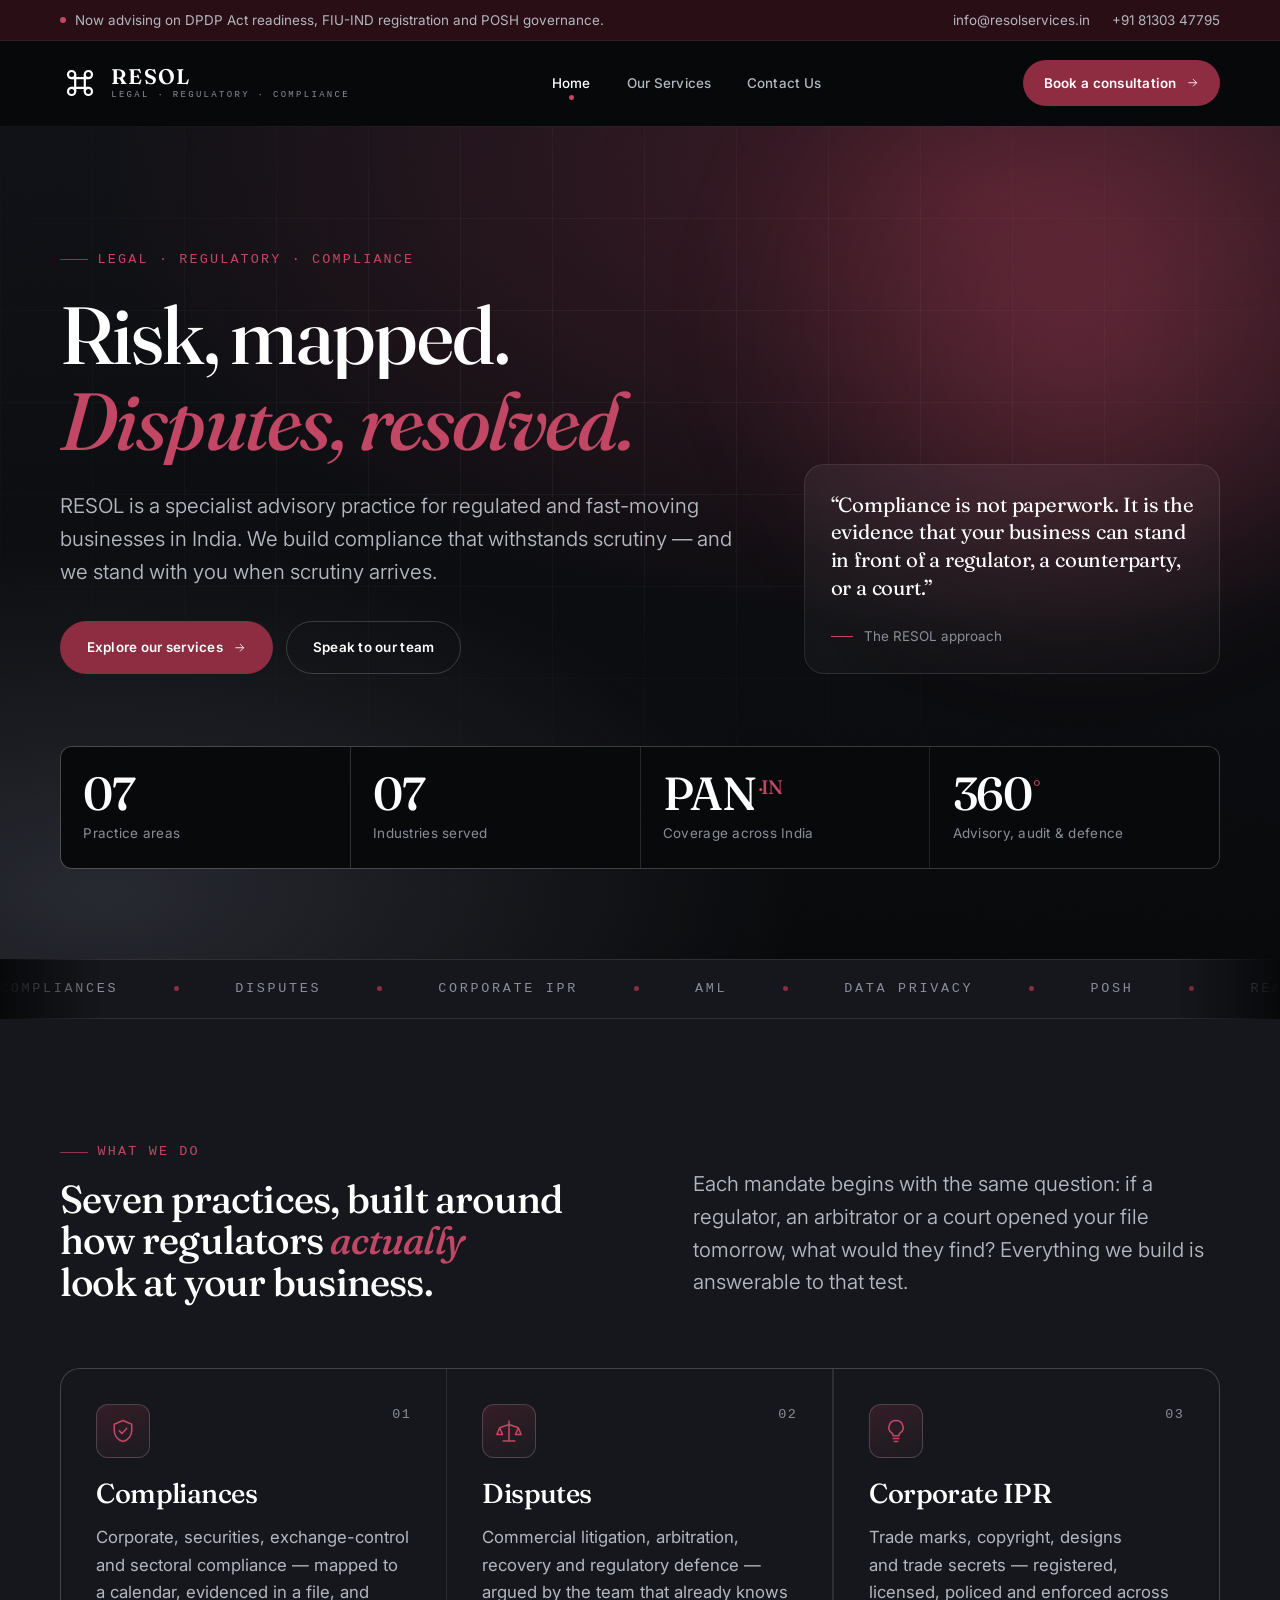
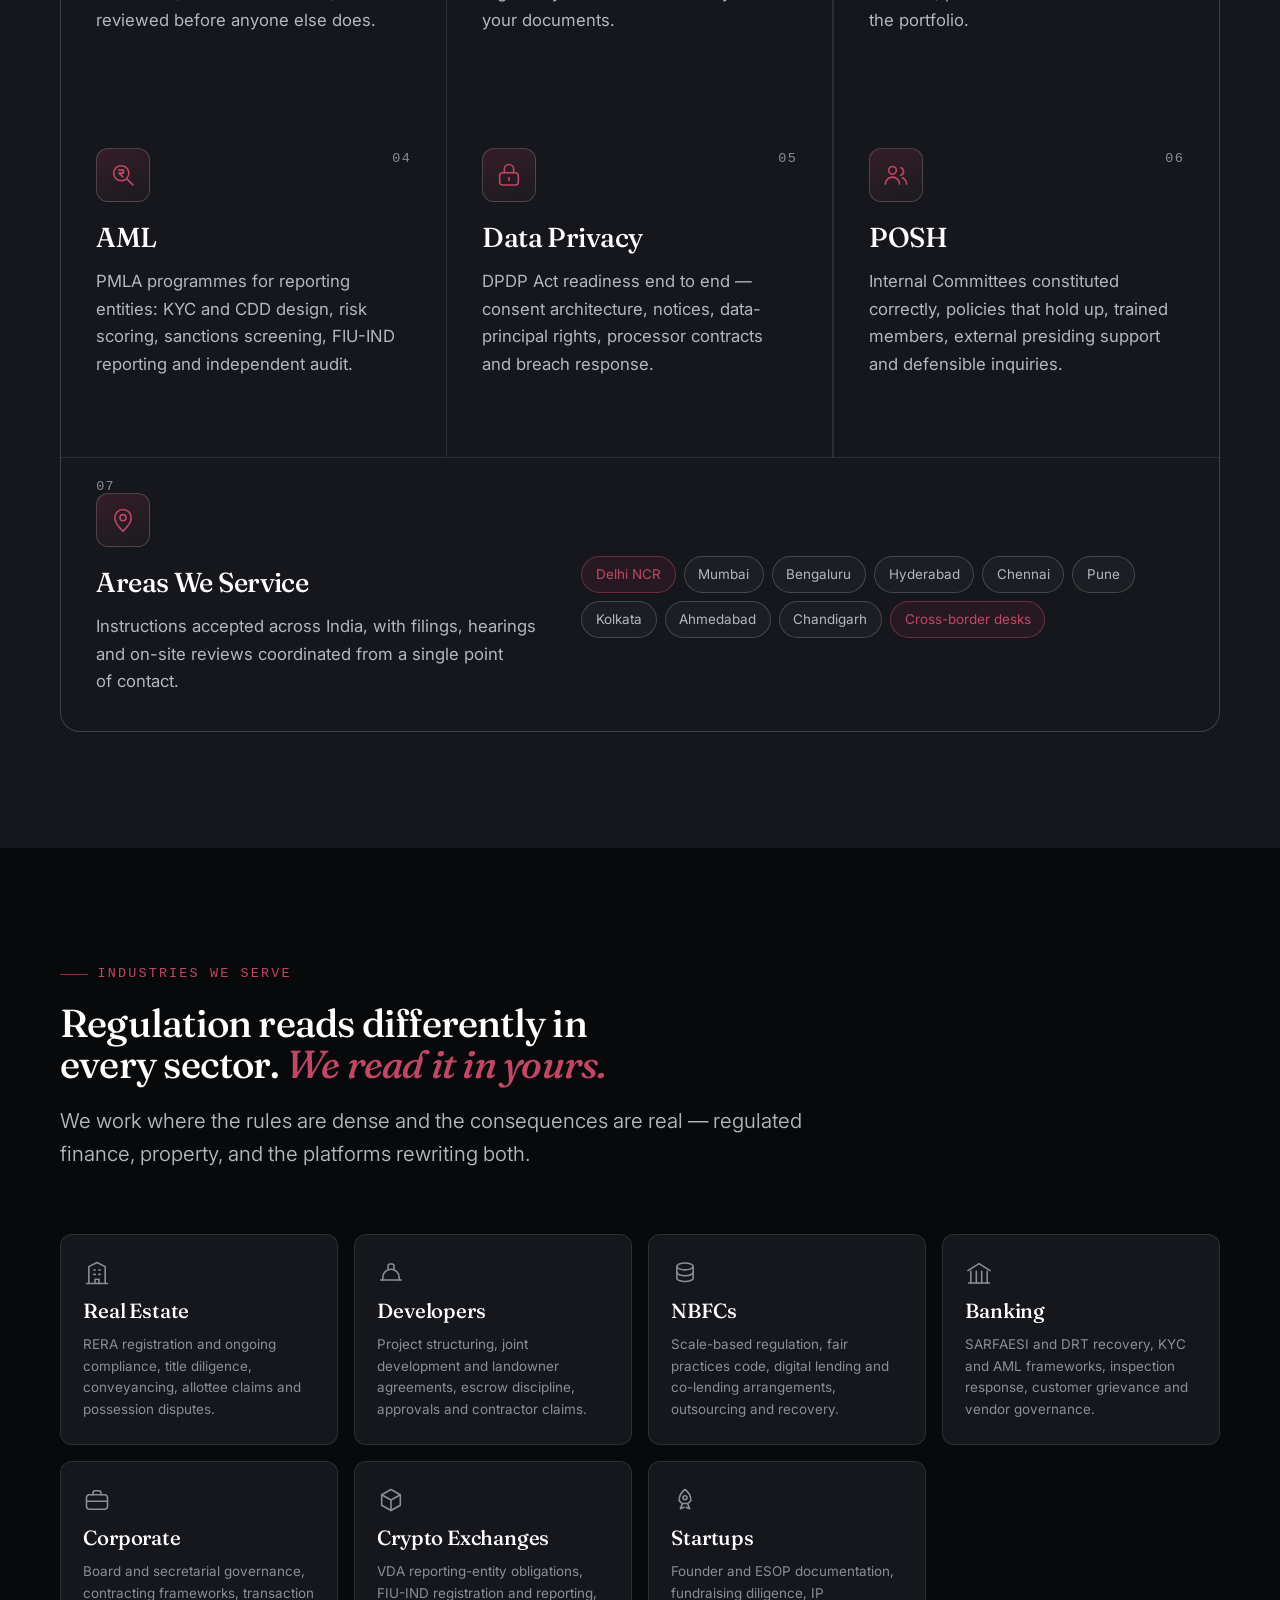
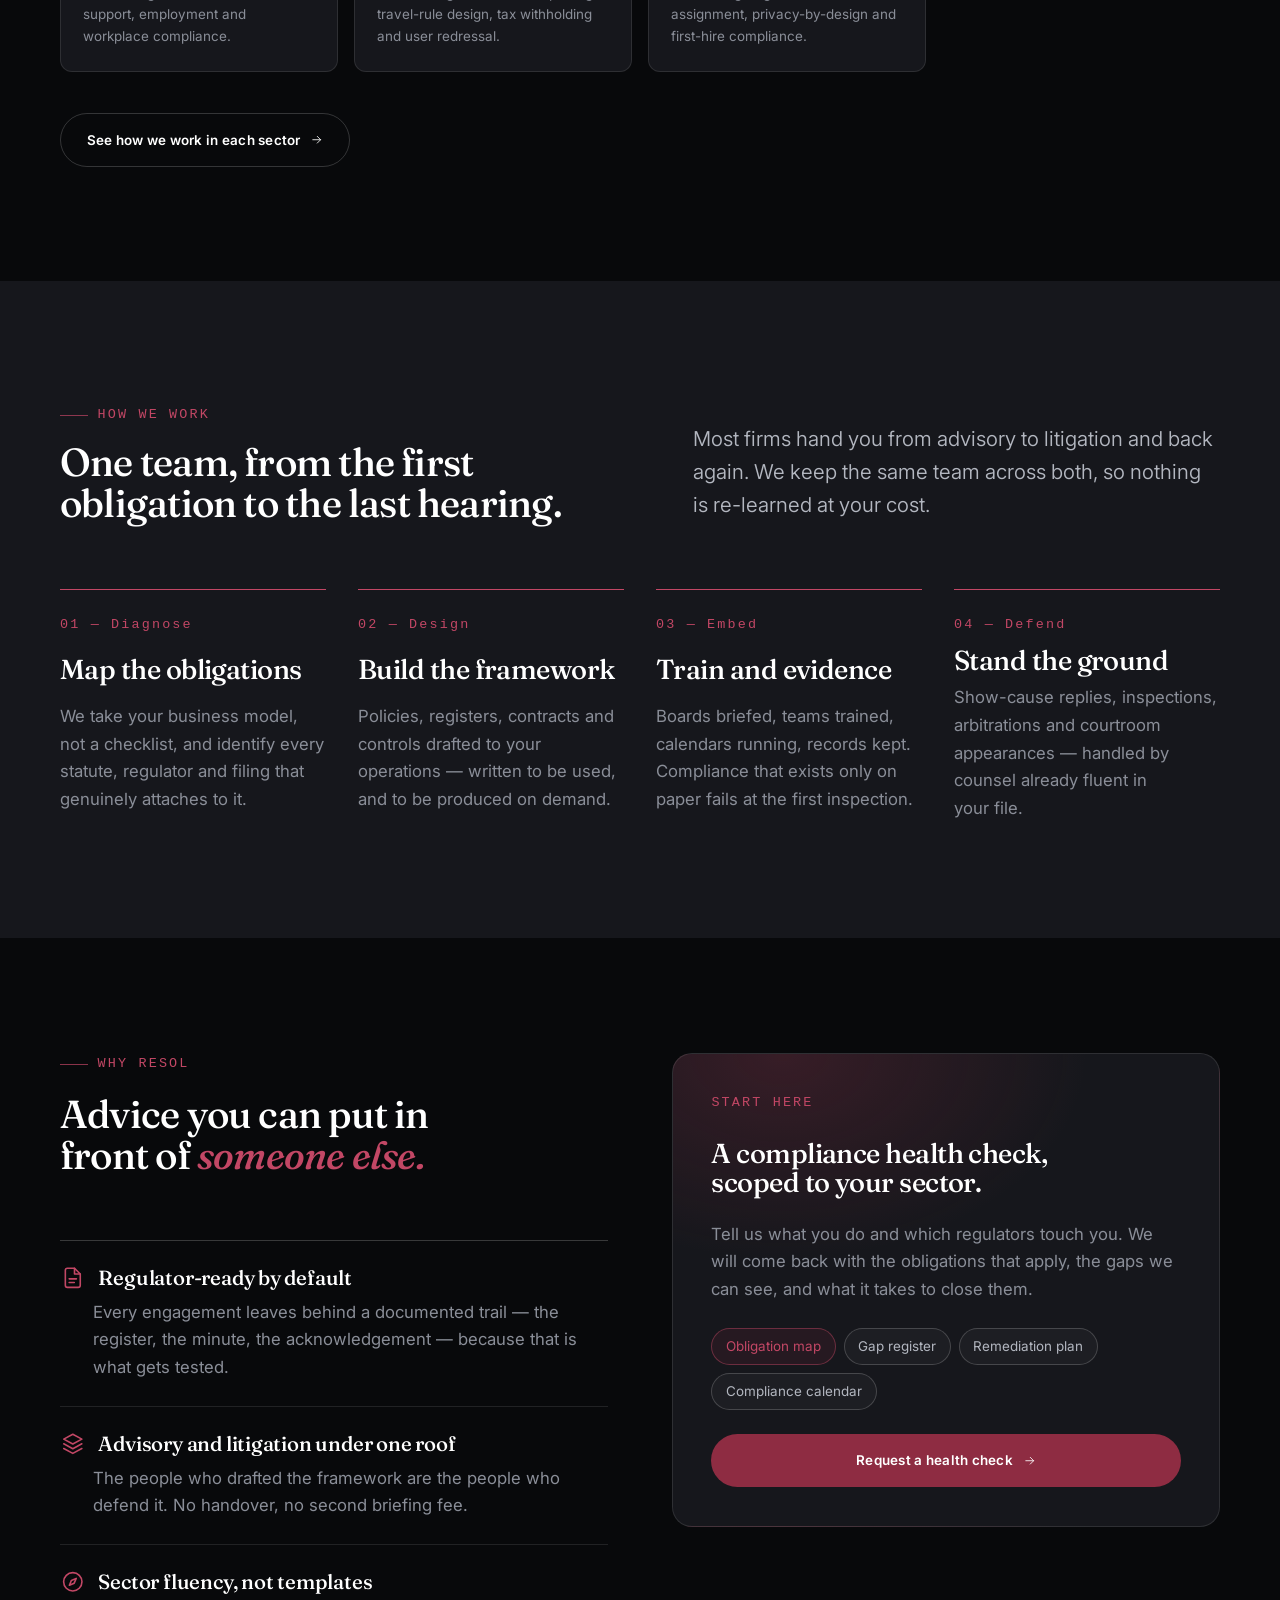
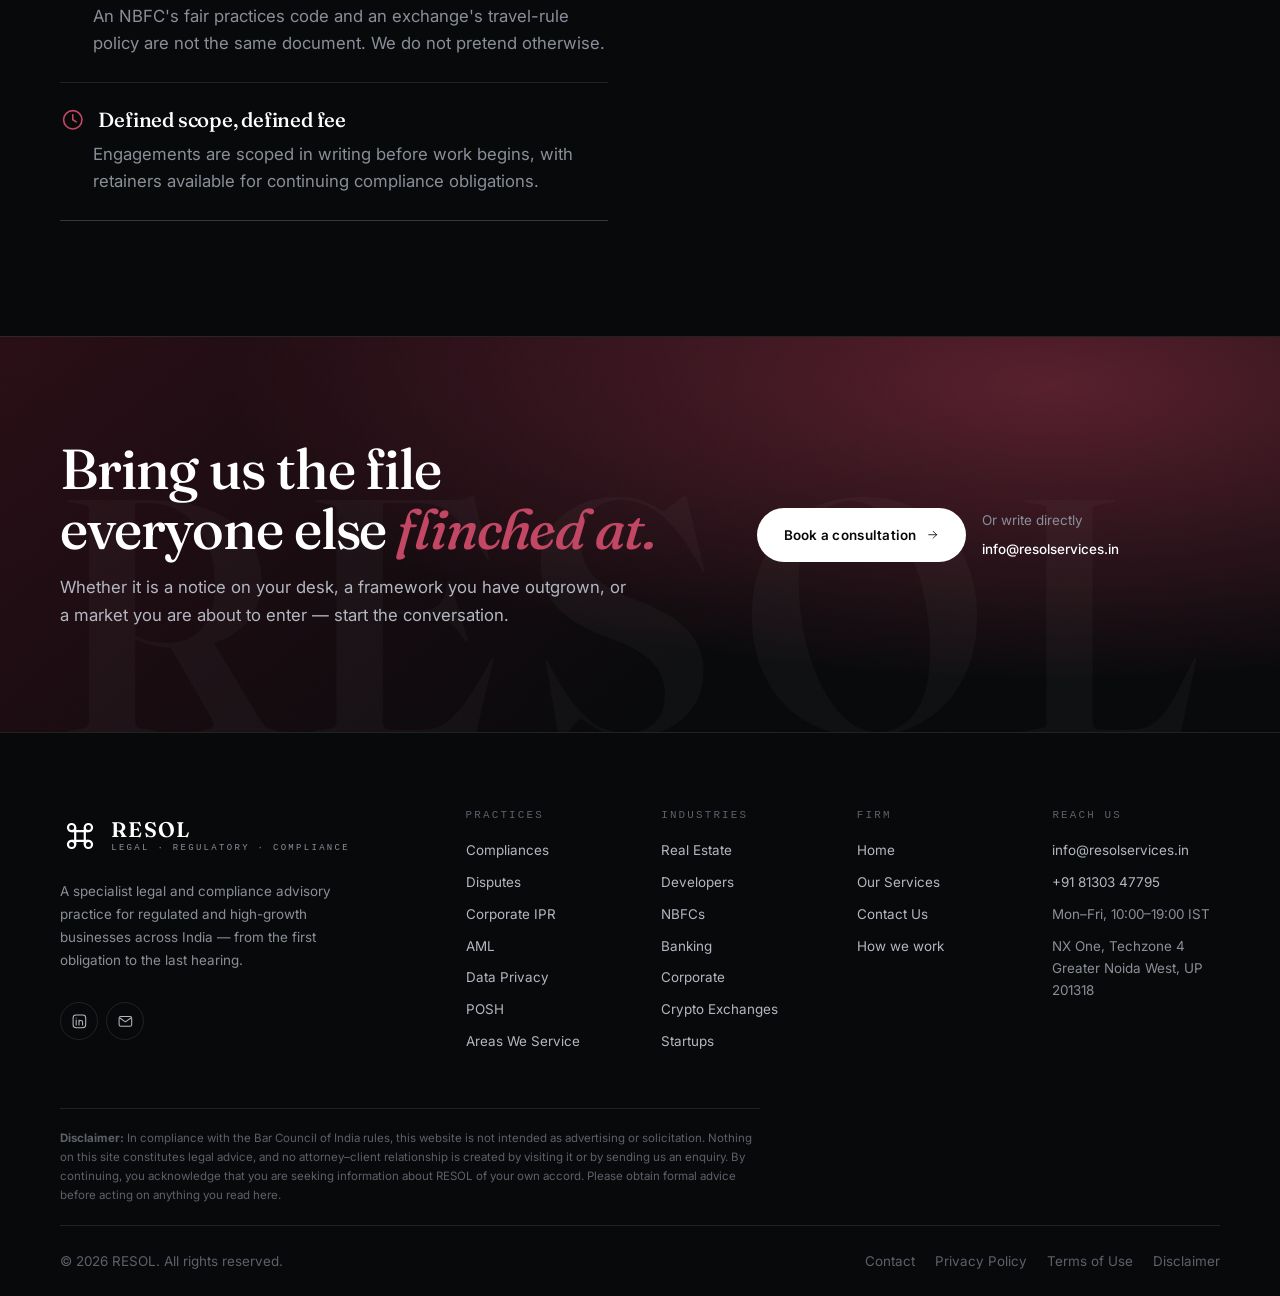
==== commit 1b644e4e: "Add office address and map" ====
--- a/index.html
+++ b/index.html
@@ -40,6 +40,14 @@
   "email": "info@resolservices.in",
   "telephone": "+91-81303-47795",
   "sameAs": ["https://www.linkedin.com/company/resol-services/"],
+  "address": {
+    "@type": "PostalAddress",
+    "streetAddress": "A-1208, Tower 4, NX One, Techzone 4",
+    "addressLocality": "Greater Noida West",
+    "addressRegion": "Uttar Pradesh",
+    "postalCode": "201318",
+    "addressCountry": "IN"
+  },
   "areaServed": { "@type": "Country", "name": "India" },
   "knowsLanguage": ["en", "hi"],
   "serviceType": [
@@ -533,6 +541,7 @@
             <li><a href="mailto:info@resolservices.in">info@resolservices.in</a></li>
             <li><a href="tel:+918130347795">+91 81303 47795</a></li>
             <li><span class="muted">Mon–Fri, 10:00–19:00 IST</span></li>
+            <li><span class="muted">NX One, Techzone 4<br>Greater Noida West, UP 201318</span></li>
           </ul>
         </div>
       </div>
--- a/assets/css/style.css
+++ b/assets/css/style.css
@@ -1688,10 +1688,21 @@
   display: grid;
   place-items: center;
   text-align: center;
+}
+.map-frame iframe {
+  width: 100%;
+  height: 100%;
+  min-height: 420px;
+  border: 0;
+  display: block;
+  /* Google's map is light; tone it down so it sits in a dark page without glaring */
+  filter: grayscale(.55) contrast(.92) brightness(.88);
+}
+.map-frame__placeholder {
+  display: grid; gap: .75rem; place-items: center;
   padding: 2rem;
-}
-.map-frame iframe { width: 100%; height: 100%; min-height: 380px; border: 0; filter: grayscale(1) invert(.92) contrast(.86); }
-.map-frame__placeholder { display: grid; gap: .75rem; place-items: center; color: var(--muted); font-size: var(--step--1); }
+  color: var(--muted); font-size: var(--step--1);
+}
 .map-frame__placeholder .icon { width: 30px; height: 30px; color: var(--maroon-glow); }
 
 /* --------------------------------------------------------------------------
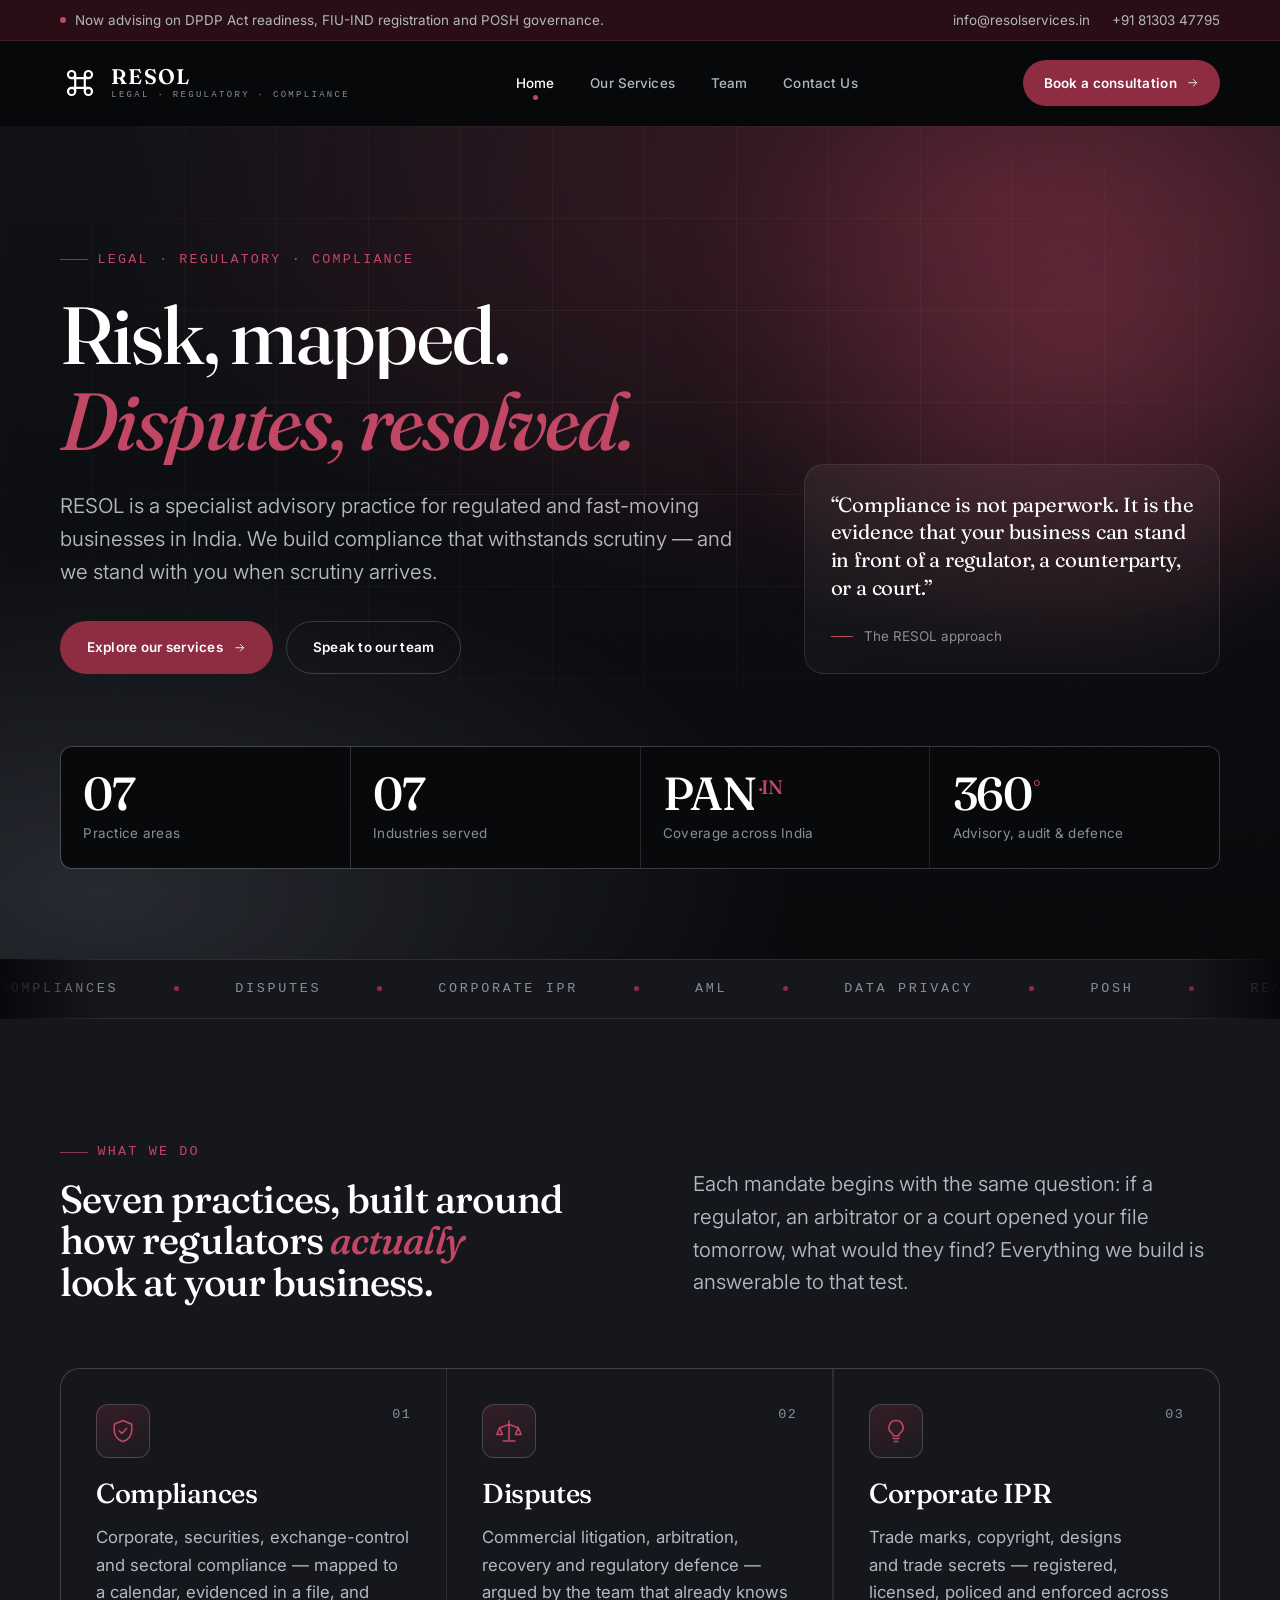
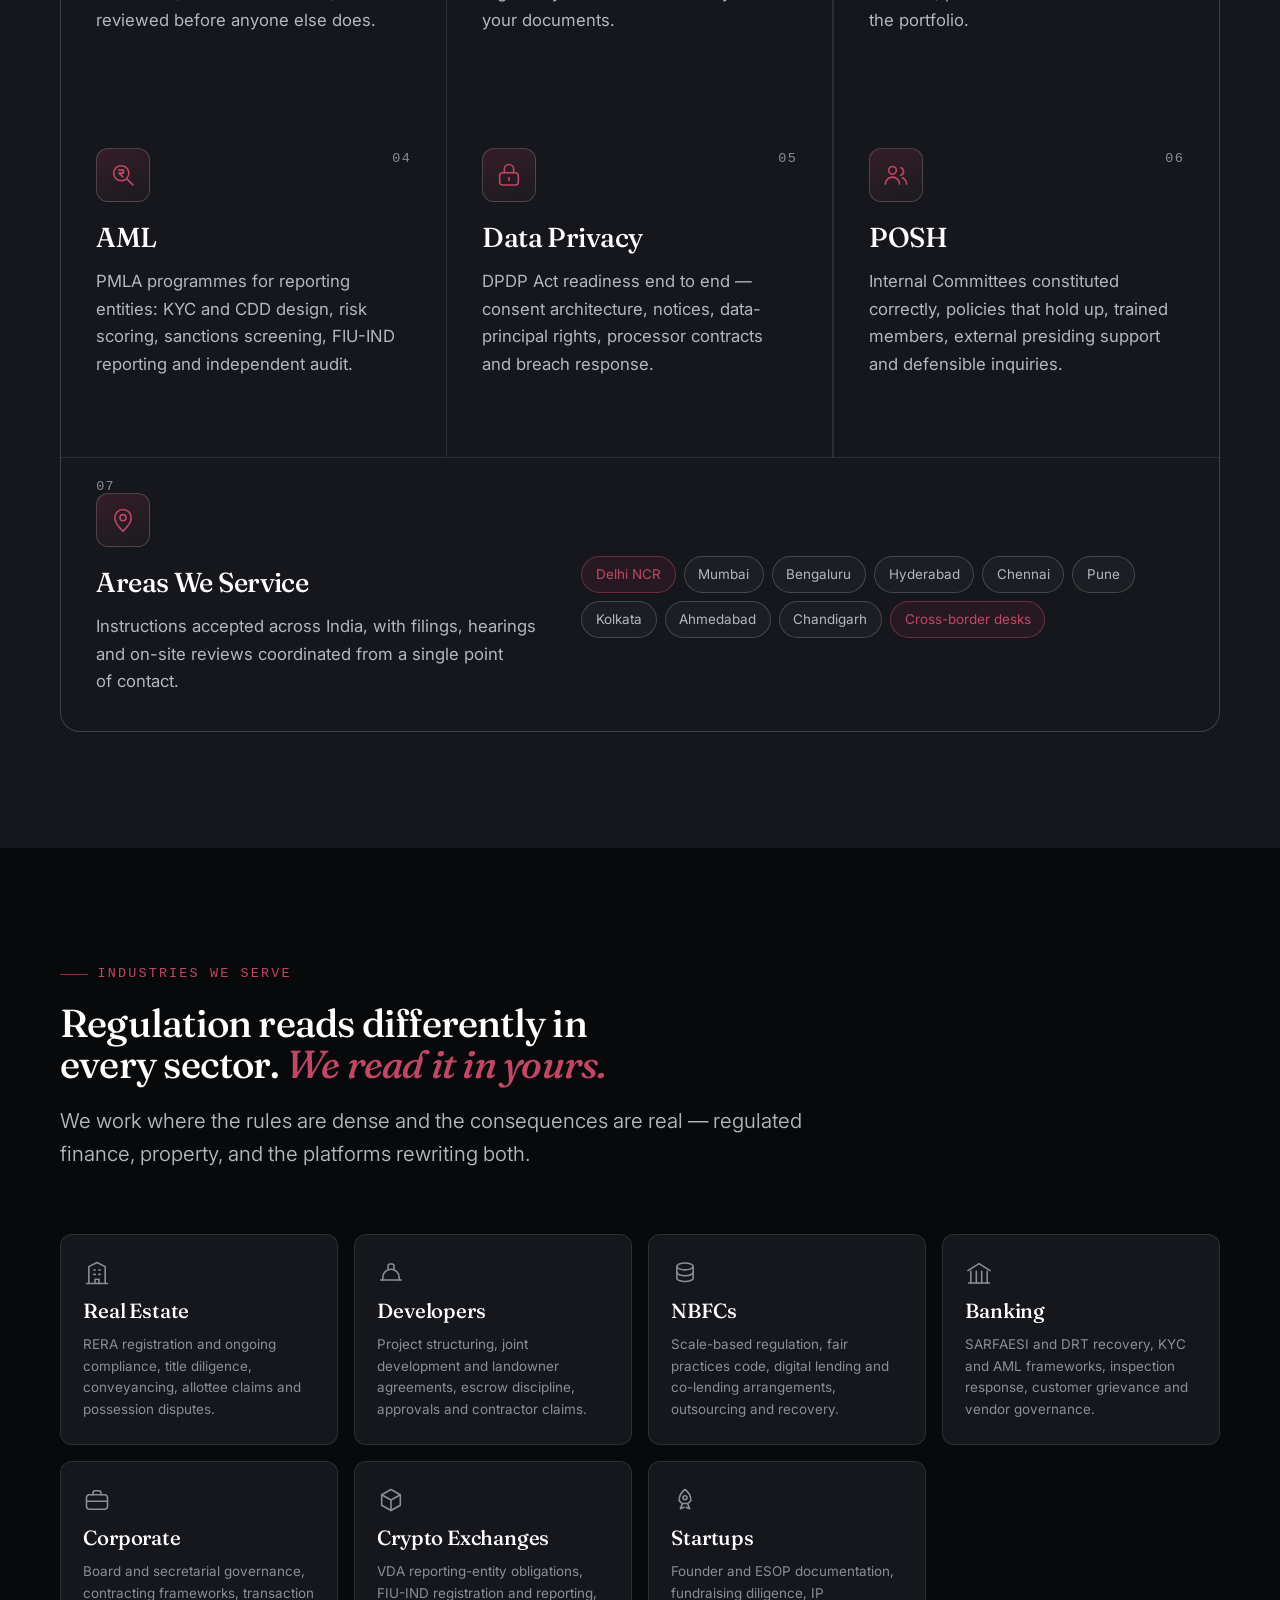
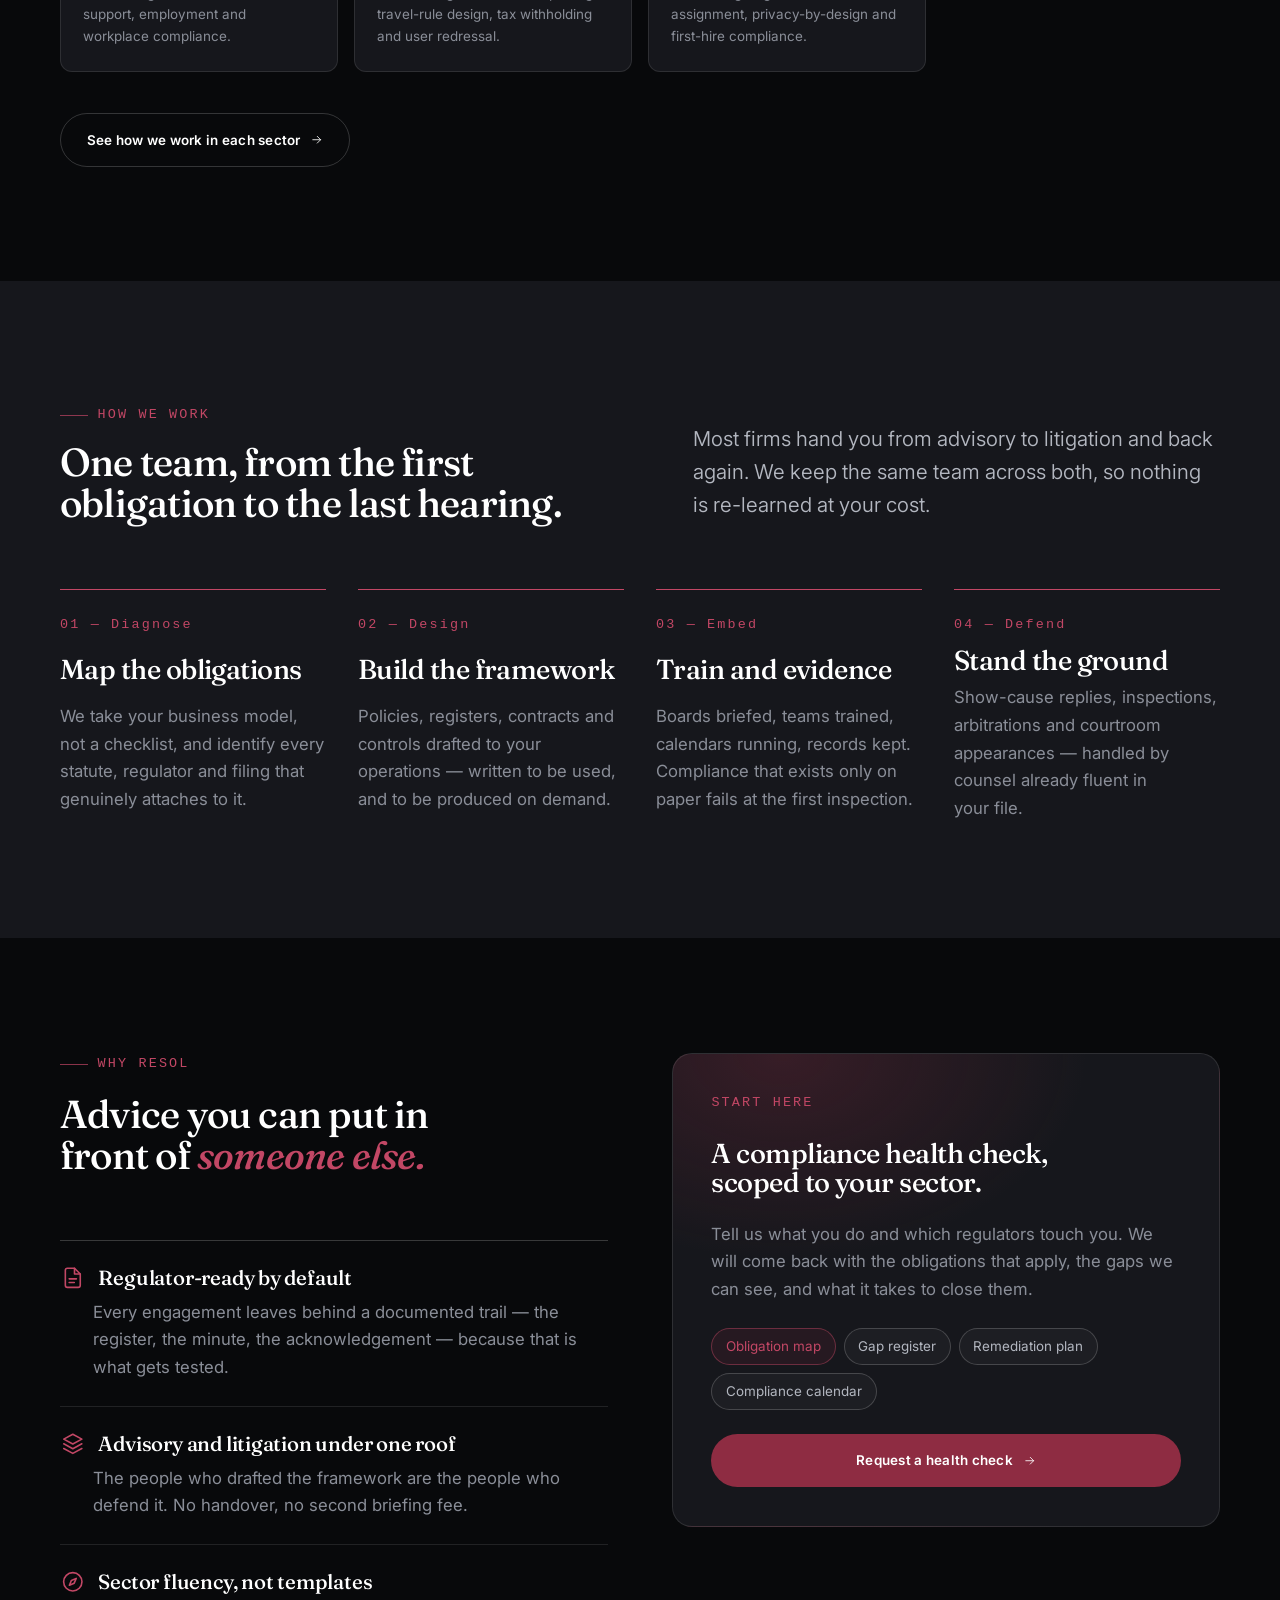
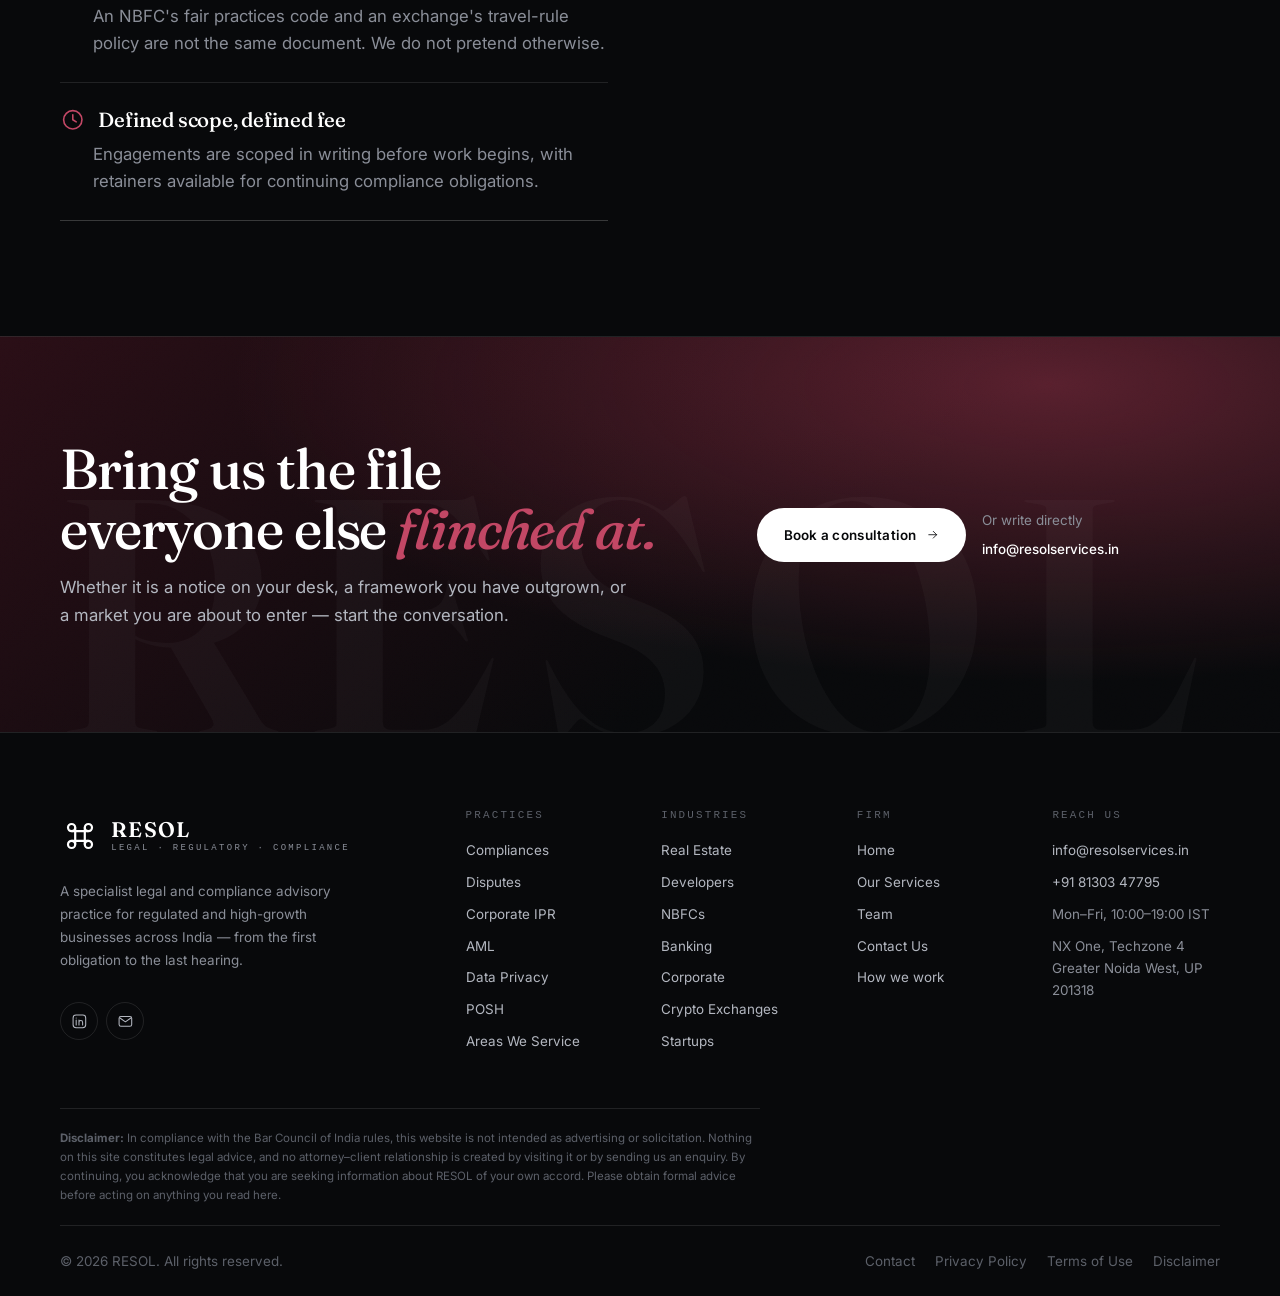
==== commit 5edec286: "Add Meet the Team page" ====
--- a/index.html
+++ b/index.html
@@ -122,6 +122,7 @@
       <ul class="nav__list">
         <li><a class="nav__link" href="index.html" aria-current="page">Home</a></li>
         <li><a class="nav__link" href="services.html">Our Services</a></li>
+        <li><a class="nav__link" href="team.html">Team</a></li>
         <li><a class="nav__link" href="contact.html">Contact Us</a></li>
       </ul>
     </nav>
@@ -143,7 +144,8 @@
     <ul class="drawer__list">
       <li><a class="drawer__link" href="index.html"><span>01</span> Home</a></li>
       <li><a class="drawer__link" href="services.html"><span>02</span> Our Services</a></li>
-      <li><a class="drawer__link" href="contact.html"><span>03</span> Contact Us</a></li>
+      <li><a class="drawer__link" href="team.html"><span>03</span> Team</a></li>
+      <li><a class="drawer__link" href="contact.html"><span>04</span> Contact Us</a></li>
     </ul>
   </nav>
   <div class="drawer__foot">
@@ -531,6 +533,7 @@
           <ul class="footer__list">
             <li><a href="index.html">Home</a></li>
             <li><a href="services.html">Our Services</a></li>
+            <li><a href="team.html">Team</a></li>
             <li><a href="contact.html">Contact Us</a></li>
             <li><a href="index.html#process">How we work</a></li>
           </ul>
--- a/assets/css/style.css
+++ b/assets/css/style.css
@@ -1870,3 +1870,121 @@
   letter-spacing: .08em;
   color: var(--muted);
 }
+
+/* --------------------------------------------------------------------------
+   24. Team
+   -------------------------------------------------------------------------- */
+
+/* The supplied portraits have mismatched backgrounds — two grey studio shots
+   and one taken outdoors. A light, consistent desaturation plus a scrim pulls
+   them into one set; hover restores full colour. */
+.portrait {
+  position: relative;
+  aspect-ratio: 4 / 5;
+  overflow: hidden;
+  border-radius: var(--r-md);
+  background: var(--bg-3);
+  flex-shrink: 0;
+}
+.portrait img {
+  width: 100%;
+  height: 100%;
+  object-fit: cover;
+  object-position: 50% 18%;
+  filter: grayscale(.42) contrast(1.02) brightness(.95);
+  transition: filter .6s var(--ease), transform .8s var(--ease-out);
+}
+.portrait::after {
+  content: "";
+  position: absolute;
+  inset: 0;
+  background: linear-gradient(180deg, transparent 45%, rgba(8, 9, 11, .55) 100%);
+  pointer-events: none;
+}
+
+/* Stand-in for a portrait we do not have yet */
+.portrait--initials {
+  display: grid;
+  place-items: center;
+  background:
+    radial-gradient(90% 80% at 50% 10%, rgba(142, 44, 66, .4), transparent 62%),
+    linear-gradient(160deg, var(--grey-800), var(--black));
+  border: 1px solid var(--line);
+}
+.portrait--initials span {
+  font-family: var(--font-display);
+  font-size: clamp(2.6rem, 7vw, 4rem);
+  font-weight: 500;
+  letter-spacing: .06em;
+  color: rgba(255, 255, 255, .22);
+}
+
+.person {
+  display: grid;
+  gap: 1.15rem;
+  align-content: start;
+}
+.person:hover .portrait img { filter: grayscale(0) contrast(1) brightness(1); transform: scale(1.03); }
+
+.person__name {
+  font-size: var(--step-2);
+  margin-bottom: .15rem;
+}
+.person__role {
+  font-family: var(--font-mono);
+  font-size: var(--step--1);
+  letter-spacing: .14em;
+  text-transform: uppercase;
+  color: var(--accent-2);
+}
+.person__bio {
+  color: var(--fg-soft);
+  font-size: var(--step-0);
+}
+.person__links {
+  display: flex;
+  flex-wrap: wrap;
+  gap: .5rem;
+  margin-top: .2rem;
+}
+.person__link {
+  display: inline-flex;
+  align-items: center;
+  gap: .45rem;
+  padding: .45rem .85rem;
+  border-radius: 999px;
+  border: 1px solid var(--line-2);
+  font-size: var(--step--1);
+  color: var(--fg-soft);
+  transition: border-color .3s var(--ease), color .3s var(--ease), background-color .3s var(--ease);
+}
+.person__link:hover {
+  border-color: var(--accent);
+  color: var(--white);
+  background: rgba(142, 44, 66, .18);
+}
+.person__link .icon { color: var(--accent-2); }
+
+/* The partner gets a wider, two-column treatment */
+.person--lead {
+  display: grid;
+  gap: clamp(1.5rem, 4vw, 3rem);
+  padding-bottom: clamp(2.5rem, 5vw, 4rem);
+  margin-bottom: clamp(2.5rem, 5vw, 4rem);
+  border-bottom: 1px solid var(--line);
+}
+.person--lead .person__name { font-size: var(--step-3); }
+.person--lead .person__bio { max-width: 60ch; }
+
+.team-grid {
+  display: grid;
+  gap: clamp(2rem, 4vw, 2.75rem);
+  grid-template-columns: repeat(auto-fit, minmax(min(100%, 260px), 1fr));
+}
+
+@media (min-width: 860px) {
+  .person--lead { grid-template-columns: minmax(0, 300px) minmax(0, 1fr); align-items: start; }
+}
+@media (min-width: 1024px) {
+  .person--lead { grid-template-columns: minmax(0, 340px) minmax(0, 1fr); gap: 3.5rem; }
+}
